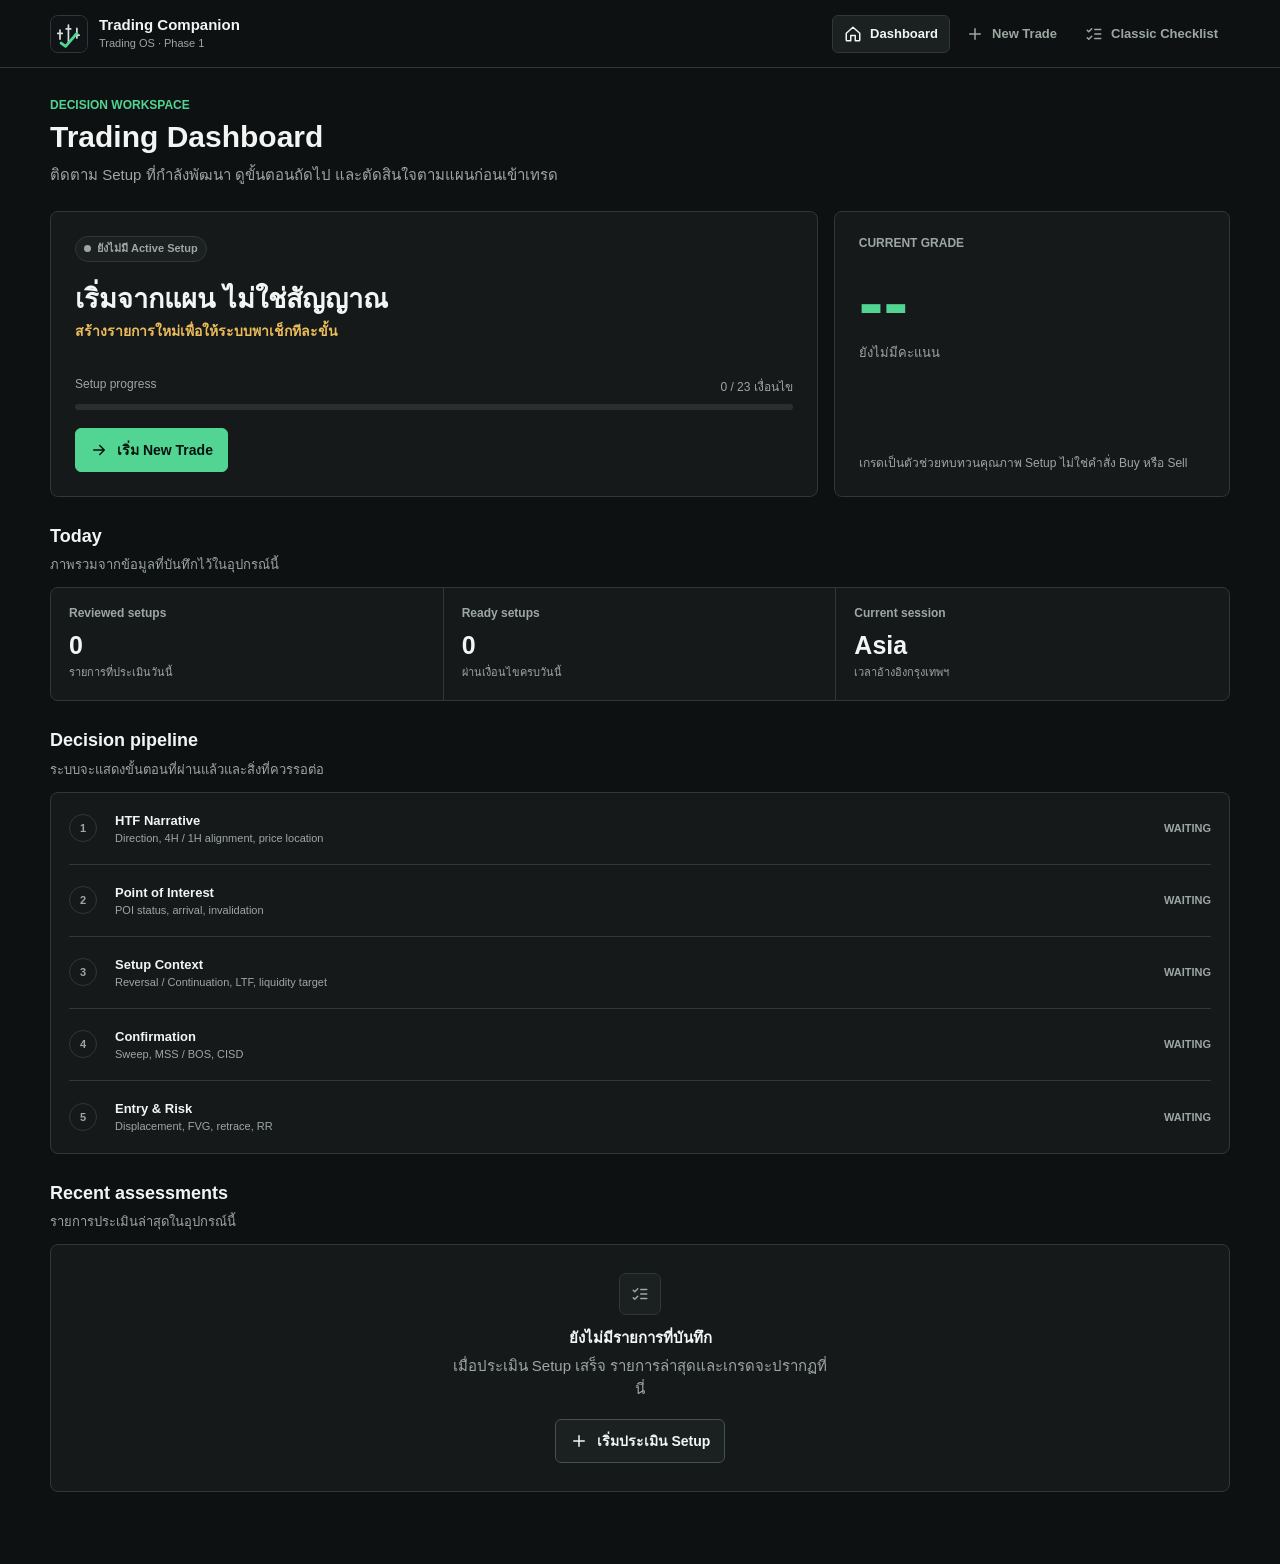
==== index.html @ 11ca88be "feat: start Phase 1 core trading app" ====
<!doctype html>
<html lang="th">
<head>
  <meta charset="utf-8">
  <meta name="viewport" content="width=device-width, initial-scale=1">
  <meta name="theme-color" content="#0e1112">
  <meta name="apple-mobile-web-app-capable" content="yes">
  <meta name="apple-mobile-web-app-status-bar-style" content="black-translucent">
  <meta name="apple-mobile-web-app-title" content="Trading Companion">
  <title>Dashboard | Trading Companion</title>
  <link rel="manifest" href="manifest.json">
  <link rel="icon" href="assets/app-icon.svg" type="image/svg+xml">
  <link rel="stylesheet" href="css/style.css">
  <link rel="stylesheet" href="css/dashboard.css">
</head>
<body>
  <header class="topbar">
    <div class="topbar-inner">
      <a class="brand" href="index.html" aria-label="Trading Companion Dashboard">
        <img src="assets/app-icon.svg" alt="">
        <span class="brand-copy">
          <span class="brand-name">Trading Companion</span>
          <span class="brand-phase">Trading OS · Phase 1</span>
        </span>
      </a>

      <nav class="topnav" aria-label="เมนูหลัก">
        <a class="nav-link" href="index.html" aria-current="page">
          <svg class="icon" aria-hidden="true"><use href="./assets/icons.svg#icon-home"></use></svg>
          Dashboard
        </a>
        <a class="nav-link" href="trade.html">
          <svg class="icon" aria-hidden="true"><use href="./assets/icons.svg#icon-plus"></use></svg>
          New Trade
        </a>
        <a class="nav-link" href="checklist.html">
          <svg class="icon" aria-hidden="true"><use href="./assets/icons.svg#icon-list-checks"></use></svg>
          Classic Checklist
        </a>
      </nav>
    </div>
  </header>

  <main class="page-shell">
    <header class="page-heading">
      <p class="eyebrow">Decision workspace</p>
      <h1>Trading Dashboard</h1>
      <p class="lede">ติดตาม Setup ที่กำลังพัฒนา ดูขั้นตอนถัดไป และตัดสินใจตามแผนก่อนเข้าเทรด</p>
    </header>

    <section class="dashboard-grid" aria-label="Active setup">
      <article class="panel decision-panel">
        <div class="decision-topline">
          <div>
            <span class="status-pill" id="activeStatePill" data-state="waiting">
              <span class="status-dot"></span>
              <span class="pill-copy">ยังไม่มี Active Setup</span>
            </span>
            <h2 class="decision-state" id="activeState">เริ่มจากแผน ไม่ใช่สัญญาณ</h2>
            <p class="decision-next" id="nextAction">สร้างรายการใหม่เพื่อให้ระบบพาเช็กทีละขั้น</p>
          </div>
        </div>

        <div class="decision-progress">
          <div class="progress-copy">
            <span>Setup progress</span>
            <span id="progressText">0 / 23 เงื่อนไข</span>
          </div>
          <div class="progress-track" aria-hidden="true">
            <div class="progress-value" id="progressValue"></div>
          </div>
          <div class="decision-actions">
            <a class="button button-primary" id="primaryAction" href="trade.html">
              <svg class="icon" aria-hidden="true"><use href="./assets/icons.svg#icon-arrow-right"></use></svg>
              <span>เริ่ม New Trade</span>
            </a>
            <a class="button" id="newAction" href="trade.html?new=1" hidden>
              <svg class="icon" aria-hidden="true"><use href="./assets/icons.svg#icon-plus"></use></svg>
              เริ่มรายการใหม่
            </a>
          </div>
        </div>
      </article>

      <aside class="panel grade-panel" aria-label="Setup grade">
        <span class="grade-label">Current grade</span>
        <strong class="grade-value" id="gradeValue">--</strong>
        <span class="grade-score" id="gradeScore">ยังไม่มีคะแนน</span>
        <p class="grade-note">เกรดเป็นตัวช่วยทบทวนคุณภาพ Setup ไม่ใช่คำสั่ง Buy หรือ Sell</p>
      </aside>
    </section>

    <section class="section" aria-labelledby="todayHeading">
      <div class="section-heading">
        <div>
          <h2 id="todayHeading">Today</h2>
          <p>ภาพรวมจากข้อมูลที่บันทึกไว้ในอุปกรณ์นี้</p>
        </div>
      </div>
      <div class="metric-grid">
        <article class="metric">
          <div class="metric-label">Reviewed setups</div>
          <div class="metric-value" id="todayCount">0</div>
          <div class="metric-footnote">รายการที่ประเมินวันนี้</div>
        </article>
        <article class="metric">
          <div class="metric-label">Ready setups</div>
          <div class="metric-value" id="readyCount">0</div>
          <div class="metric-footnote">ผ่านเงื่อนไขครบวันนี้</div>
        </article>
        <article class="metric">
          <div class="metric-label">Current session</div>
          <div class="metric-value" id="sessionName">--</div>
          <div class="metric-footnote" id="sessionNote">เวลาอ้างอิงกรุงเทพฯ</div>
        </article>
      </div>
    </section>

    <section class="section" aria-labelledby="pipelineHeading">
      <div class="section-heading">
        <div>
          <h2 id="pipelineHeading">Decision pipeline</h2>
          <p>ระบบจะแสดงขั้นตอนที่ผ่านแล้วและสิ่งที่ควรรอต่อ</p>
        </div>
      </div>
      <div class="panel pipeline">
        <div class="pipeline-row" data-pipeline-step="htf" data-complete="false">
          <span class="pipeline-index">1</span>
          <div class="pipeline-copy"><strong>HTF Narrative</strong><span>Direction, 4H / 1H alignment, price location</span></div>
          <span class="pipeline-state">WAITING</span>
        </div>
        <div class="pipeline-row" data-pipeline-step="poi" data-complete="false">
          <span class="pipeline-index">2</span>
          <div class="pipeline-copy"><strong>Point of Interest</strong><span>POI status, arrival, invalidation</span></div>
          <span class="pipeline-state">WAITING</span>
        </div>
        <div class="pipeline-row" data-pipeline-step="setup" data-complete="false">
          <span class="pipeline-index">3</span>
          <div class="pipeline-copy"><strong>Setup Context</strong><span>Reversal / Continuation, LTF, liquidity target</span></div>
          <span class="pipeline-state">WAITING</span>
        </div>
        <div class="pipeline-row" data-pipeline-step="confirm" data-complete="false">
          <span class="pipeline-index">4</span>
          <div class="pipeline-copy"><strong>Confirmation</strong><span>Sweep, MSS / BOS, CISD</span></div>
          <span class="pipeline-state">WAITING</span>
        </div>
        <div class="pipeline-row" data-pipeline-step="entry" data-complete="false">
          <span class="pipeline-index">5</span>
          <div class="pipeline-copy"><strong>Entry &amp; Risk</strong><span>Displacement, FVG, retrace, RR</span></div>
          <span class="pipeline-state">WAITING</span>
        </div>
      </div>
    </section>

    <section class="section" aria-labelledby="historyHeading">
      <div class="section-heading">
        <div>
          <h2 id="historyHeading">Recent assessments</h2>
          <p>รายการประเมินล่าสุดในอุปกรณ์นี้</p>
        </div>
      </div>
      <div class="panel">
        <div class="history-list" id="historyList"></div>
        <div class="empty-state" id="historyEmpty">
          <div>
            <div class="icon-box">
              <svg class="icon" aria-hidden="true"><use href="./assets/icons.svg#icon-list-checks"></use></svg>
            </div>
            <h3>ยังไม่มีรายการที่บันทึก</h3>
            <p>เมื่อประเมิน Setup เสร็จ รายการล่าสุดและเกรดจะปรากฏที่นี่</p>
            <a class="button" href="trade.html">
              <svg class="icon" aria-hidden="true"><use href="./assets/icons.svg#icon-plus"></use></svg>
              เริ่มประเมิน Setup
            </a>
          </div>
        </div>
      </div>
    </section>
  </main>

  <nav class="mobile-nav" aria-label="เมนูมือถือ">
    <a class="nav-link" href="index.html" aria-current="page">
      <svg class="icon" aria-hidden="true"><use href="./assets/icons.svg#icon-home"></use></svg>
      Dashboard
    </a>
    <a class="nav-link" href="trade.html">
      <svg class="icon" aria-hidden="true"><use href="./assets/icons.svg#icon-plus"></use></svg>
      New Trade
    </a>
    <a class="nav-link" href="checklist.html">
      <svg class="icon" aria-hidden="true"><use href="./assets/icons.svg#icon-list-checks"></use></svg>
      Checklist
    </a>
  </nav>

  <script src="js/storage.js"></script>
  <script src="js/logic.js"></script>
  <script src="js/app.js"></script>
  <script src="js/dashboard.js"></script>
</body>
</html>
---- css/style.css ----
:root {
  color-scheme: dark;
  --bg: #0e1112;
  --surface: #15191a;
  --surface-raised: #1b2021;
  --surface-soft: #202627;
  --text: #f2f5f3;
  --muted: #9da7a2;
  --line: #303738;
  --line-strong: #46504d;
  --green: #52d493;
  --green-soft: rgba(82, 212, 147, 0.12);
  --amber: #edbd5b;
  --amber-soft: rgba(237, 189, 91, 0.12);
  --red: #ff7474;
  --red-soft: rgba(255, 116, 116, 0.12);
  --cyan: #65c8d0;
  --cyan-soft: rgba(101, 200, 208, 0.12);
  --focus: #f4d88a;
  --header-height: 68px;
  font-family: Inter, ui-sans-serif, -apple-system, BlinkMacSystemFont, "Segoe UI", sans-serif;
}

* {
  box-sizing: border-box;
}

[hidden] {
  display: none !important;
}

html {
  background: var(--bg);
  scroll-behavior: smooth;
}

body {
  min-width: 320px;
  min-height: 100vh;
  margin: 0;
  background: var(--bg);
  color: var(--text);
  font-size: 15px;
  letter-spacing: 0;
}

button,
input,
select,
textarea {
  font: inherit;
  letter-spacing: 0;
}

button,
a,
select {
  -webkit-tap-highlight-color: transparent;
}

button,
a {
  touch-action: manipulation;
}

a {
  color: inherit;
  text-decoration: none;
}

button {
  color: inherit;
}

button:focus-visible,
a:focus-visible,
select:focus-visible,
textarea:focus-visible {
  outline: 3px solid var(--focus);
  outline-offset: 2px;
}

.icon {
  width: 18px;
  height: 18px;
  flex: 0 0 auto;
  fill: none;
  stroke: currentColor;
  stroke-width: 2;
  stroke-linecap: round;
  stroke-linejoin: round;
}

.topbar {
  position: sticky;
  top: 0;
  z-index: 20;
  height: var(--header-height);
  border-bottom: 1px solid var(--line);
  background: rgba(14, 17, 18, 0.94);
  backdrop-filter: blur(14px);
}

.topbar-inner {
  width: min(1180px, calc(100% - 32px));
  height: 100%;
  margin: 0 auto;
  display: flex;
  align-items: center;
  justify-content: space-between;
  gap: 24px;
}

.brand {
  display: inline-flex;
  align-items: center;
  min-width: 0;
  gap: 11px;
}

.brand img {
  width: 38px;
  height: 38px;
  border: 1px solid var(--line);
  border-radius: 8px;
}

.brand-copy {
  min-width: 0;
}

.brand-name {
  display: block;
  overflow: hidden;
  color: var(--text);
  font-size: 15px;
  font-weight: 750;
  line-height: 1.2;
  text-overflow: ellipsis;
  white-space: nowrap;
}

.brand-phase {
  display: block;
  margin-top: 3px;
  color: var(--muted);
  font-size: 11px;
  line-height: 1.2;
}

.topnav {
  display: flex;
  align-items: center;
  gap: 4px;
}

.nav-link {
  min-height: 38px;
  padding: 9px 11px;
  border: 1px solid transparent;
  border-radius: 6px;
  color: var(--muted);
  display: inline-flex;
  align-items: center;
  gap: 8px;
  font-size: 13px;
  font-weight: 650;
}

.nav-link:hover {
  background: var(--surface);
  color: var(--text);
}

.nav-link[aria-current="page"] {
  border-color: var(--line);
  background: var(--surface-raised);
  color: var(--text);
}

.page-shell {
  width: min(1180px, calc(100% - 32px));
  margin: 0 auto;
  padding: 30px 0 72px;
}

.page-heading {
  margin-bottom: 24px;
}

.eyebrow {
  margin: 0 0 8px;
  color: var(--green);
  font-size: 12px;
  font-weight: 800;
  text-transform: uppercase;
}

h1,
h2,
h3,
p {
  margin-top: 0;
}

h1 {
  margin-bottom: 8px;
  font-size: 30px;
  line-height: 1.16;
}

h2 {
  margin-bottom: 6px;
  font-size: 18px;
  line-height: 1.3;
}

h3 {
  margin-bottom: 5px;
  font-size: 15px;
  line-height: 1.35;
}

.lede,
.muted {
  color: var(--muted);
}

.lede {
  max-width: 660px;
  margin-bottom: 0;
  line-height: 1.6;
}

.section {
  margin-top: 28px;
}

.section-heading {
  margin-bottom: 12px;
  display: flex;
  align-items: flex-end;
  justify-content: space-between;
  gap: 16px;
}

.section-heading p {
  margin: 0;
  color: var(--muted);
  font-size: 13px;
}

.panel {
  border: 1px solid var(--line);
  border-radius: 8px;
  background: var(--surface);
}

.button {
  min-height: 42px;
  padding: 10px 14px;
  border: 1px solid var(--line-strong);
  border-radius: 6px;
  background: var(--surface-raised);
  display: inline-flex;
  align-items: center;
  justify-content: center;
  gap: 9px;
  color: var(--text);
  font-size: 14px;
  font-weight: 750;
  cursor: pointer;
}

.button:hover {
  border-color: var(--muted);
  background: var(--surface-soft);
}

.button-primary {
  border-color: var(--green);
  background: var(--green);
  color: #07120d;
}

.button-primary:hover {
  border-color: #75e4ac;
  background: #75e4ac;
}

.button-danger {
  border-color: rgba(255, 116, 116, 0.42);
  color: var(--red);
}

.button-quiet {
  border-color: transparent;
  background: transparent;
  color: var(--muted);
}

.button-quiet:hover {
  border-color: var(--line);
  color: var(--text);
}

.button:disabled {
  cursor: not-allowed;
  opacity: 0.42;
}

.button-full {
  width: 100%;
}

.status-pill {
  width: fit-content;
  max-width: 100%;
  padding: 5px 8px;
  border: 1px solid var(--line);
  border-radius: 999px;
  background: var(--surface-raised);
  color: var(--muted);
  display: inline-flex;
  align-items: center;
  gap: 6px;
  font-size: 11px;
  font-weight: 800;
  line-height: 1.25;
}

.status-pill[data-state="ready"] {
  border-color: rgba(82, 212, 147, 0.45);
  background: var(--green-soft);
  color: var(--green);
}

.status-pill[data-state="developing"] {
  border-color: rgba(237, 189, 91, 0.45);
  background: var(--amber-soft);
  color: var(--amber);
}

.status-pill[data-state="no-trade"] {
  border-color: rgba(255, 116, 116, 0.45);
  background: var(--red-soft);
  color: var(--red);
}

.status-dot {
  width: 7px;
  height: 7px;
  border-radius: 50%;
  background: currentColor;
}

.progress-track {
  width: 100%;
  height: 6px;
  overflow: hidden;
  border-radius: 999px;
  background: #292f2e;
}

.progress-value {
  width: 0;
  height: 100%;
  border-radius: inherit;
  background: var(--green);
  transition: width 180ms ease;
}

.empty-state {
  min-height: 190px;
  padding: 28px;
  display: grid;
  place-items: center;
  text-align: center;
}

.empty-state .icon-box {
  width: 42px;
  height: 42px;
  margin: 0 auto 13px;
  border: 1px solid var(--line);
  border-radius: 7px;
  background: var(--surface-raised);
  display: grid;
  place-items: center;
  color: var(--muted);
}

.empty-state p {
  max-width: 380px;
  margin: 6px auto 18px;
  color: var(--muted);
  line-height: 1.55;
}

.mobile-nav {
  display: none;
}

.sr-only {
  position: absolute;
  width: 1px;
  height: 1px;
  padding: 0;
  overflow: hidden;
  clip: rect(0, 0, 0, 0);
  white-space: nowrap;
  border: 0;
}

@media (max-width: 720px) {
  :root {
    --header-height: 60px;
  }

  body {
    padding-bottom: 67px;
  }

  .topbar-inner,
  .page-shell {
    width: min(100% - 24px, 1180px);
  }

  .topnav {
    display: none;
  }

  .brand img {
    width: 34px;
    height: 34px;
  }

  .page-shell {
    padding-top: 22px;
    padding-bottom: 34px;
  }

  .page-heading {
    margin-bottom: 20px;
  }

  h1 {
    font-size: 25px;
  }

  .section {
    margin-top: 22px;
  }

  .section-heading {
    align-items: flex-start;
    flex-direction: column;
    gap: 4px;
  }

  .mobile-nav {
    position: fixed;
    right: 0;
    bottom: 0;
    left: 0;
    z-index: 30;
    min-height: 64px;
    padding: 7px max(12px, env(safe-area-inset-right)) max(7px, env(safe-area-inset-bottom)) max(12px, env(safe-area-inset-left));
    border-top: 1px solid var(--line);
    background: rgba(14, 17, 18, 0.97);
    display: grid;
    grid-template-columns: repeat(3, 1fr);
    backdrop-filter: blur(14px);
  }

  .mobile-nav .nav-link {
    min-height: 48px;
    padding: 5px 8px;
    flex-direction: column;
    gap: 3px;
    font-size: 10px;
  }
}

@media (prefers-reduced-motion: reduce) {
  *,
  *::before,
  *::after {
    scroll-behavior: auto !important;
    transition-duration: 0.01ms !important;
  }
}
---- css/dashboard.css ----
.dashboard-grid {
  display: grid;
  grid-template-columns: minmax(0, 1.55fr) minmax(280px, 0.8fr);
  gap: 16px;
}

.decision-panel {
  min-height: 286px;
  padding: 24px;
  display: flex;
  flex-direction: column;
}

.decision-topline {
  display: flex;
  align-items: flex-start;
  justify-content: space-between;
  gap: 16px;
}

.decision-state {
  margin: 22px 0 6px;
  font-size: 27px;
  line-height: 1.18;
}

.decision-next {
  margin: 0;
  color: var(--amber);
  font-size: 14px;
  font-weight: 700;
  line-height: 1.5;
}

.decision-progress {
  margin-top: auto;
  padding-top: 24px;
}

.progress-copy {
  margin-bottom: 8px;
  display: flex;
  justify-content: space-between;
  gap: 12px;
  color: var(--muted);
  font-size: 12px;
}

.decision-actions {
  margin-top: 18px;
  display: flex;
  flex-wrap: wrap;
  gap: 8px;
}

.grade-panel {
  min-height: 286px;
  padding: 24px;
  display: flex;
  flex-direction: column;
}

.grade-label {
  color: var(--muted);
  font-size: 12px;
  font-weight: 800;
  text-transform: uppercase;
}

.grade-value {
  margin: 16px 0 2px;
  color: var(--green);
  font-size: 74px;
  font-weight: 800;
  line-height: 1;
}

.grade-value[data-grade="no-trade"] {
  color: var(--red);
  font-size: 34px;
  line-height: 1.12;
}

.grade-score {
  color: var(--muted);
  font-size: 13px;
}

.grade-note {
  margin: auto 0 0;
  padding-top: 20px;
  color: var(--muted);
  font-size: 12px;
  line-height: 1.5;
}

.metric-grid {
  display: grid;
  grid-template-columns: repeat(3, 1fr);
  border: 1px solid var(--line);
  border-radius: 8px;
  background: var(--surface);
}

.metric {
  min-height: 112px;
  padding: 18px;
  border-right: 1px solid var(--line);
}

.metric:last-child {
  border-right: 0;
}

.metric-label {
  margin-bottom: 10px;
  color: var(--muted);
  font-size: 12px;
  font-weight: 700;
}

.metric-value {
  overflow-wrap: anywhere;
  font-size: 25px;
  font-weight: 780;
  line-height: 1.2;
}

.metric-footnote {
  margin-top: 5px;
  color: var(--muted);
  font-size: 11px;
  line-height: 1.4;
}

.pipeline {
  padding: 0 18px;
}

.pipeline-row {
  min-height: 72px;
  display: grid;
  grid-template-columns: 34px minmax(0, 1fr) auto;
  align-items: center;
  gap: 12px;
  border-bottom: 1px solid var(--line);
}

.pipeline-row:last-child {
  border-bottom: 0;
}

.pipeline-index {
  width: 28px;
  height: 28px;
  border: 1px solid var(--line);
  border-radius: 50%;
  display: grid;
  place-items: center;
  color: var(--muted);
  font-size: 11px;
  font-weight: 800;
}

.pipeline-row[data-complete="true"] .pipeline-index {
  border-color: var(--green);
  background: var(--green-soft);
  color: var(--green);
}

.pipeline-copy strong {
  display: block;
  font-size: 13px;
}

.pipeline-copy span {
  display: block;
  margin-top: 4px;
  color: var(--muted);
  font-size: 11px;
}

.pipeline-state {
  color: var(--muted);
  font-size: 11px;
  font-weight: 750;
}

.history-list {
  padding: 0 18px;
}

.history-item {
  min-height: 76px;
  padding: 13px 0;
  display: grid;
  grid-template-columns: minmax(0, 1fr) auto;
  align-items: center;
  gap: 16px;
  border-bottom: 1px solid var(--line);
}

.history-item:last-child {
  border-bottom: 0;
}

.history-primary {
  display: flex;
  align-items: center;
  flex-wrap: wrap;
  gap: 8px;
}

.history-primary strong {
  font-size: 14px;
}

.history-meta {
  margin-top: 5px;
  color: var(--muted);
  font-size: 11px;
}

.history-grade {
  text-align: right;
}

.history-grade strong {
  display: block;
  color: var(--green);
  font-size: 20px;
}

.history-grade span {
  display: block;
  margin-top: 3px;
  color: var(--muted);
  font-size: 10px;
}

@media (max-width: 840px) {
  .dashboard-grid {
    grid-template-columns: 1fr;
  }

  .grade-panel {
    min-height: 210px;
  }

  .grade-value {
    font-size: 58px;
  }
}

@media (max-width: 600px) {
  .decision-panel,
  .grade-panel {
    min-height: 0;
    padding: 18px;
  }

  .decision-state {
    margin-top: 18px;
    font-size: 22px;
  }

  .grade-panel {
    display: grid;
    grid-template-columns: minmax(0, 1fr) auto;
    align-items: center;
    gap: 12px;
  }

  .grade-value {
    grid-column: 2;
    grid-row: 1 / span 2;
    margin: 0;
    font-size: 50px;
  }

  .grade-value[data-grade="no-trade"] {
    font-size: 25px;
  }

  .grade-note {
    display: none;
  }

  .metric-grid {
    grid-template-columns: 1fr;
  }

  .metric {
    min-height: 86px;
    border-right: 0;
    border-bottom: 1px solid var(--line);
  }

  .metric:last-child {
    border-bottom: 0;
  }

  .pipeline {
    padding: 0 13px;
  }

  .pipeline-row {
    grid-template-columns: 30px minmax(0, 1fr);
  }

  .pipeline-state {
    display: none;
  }
}
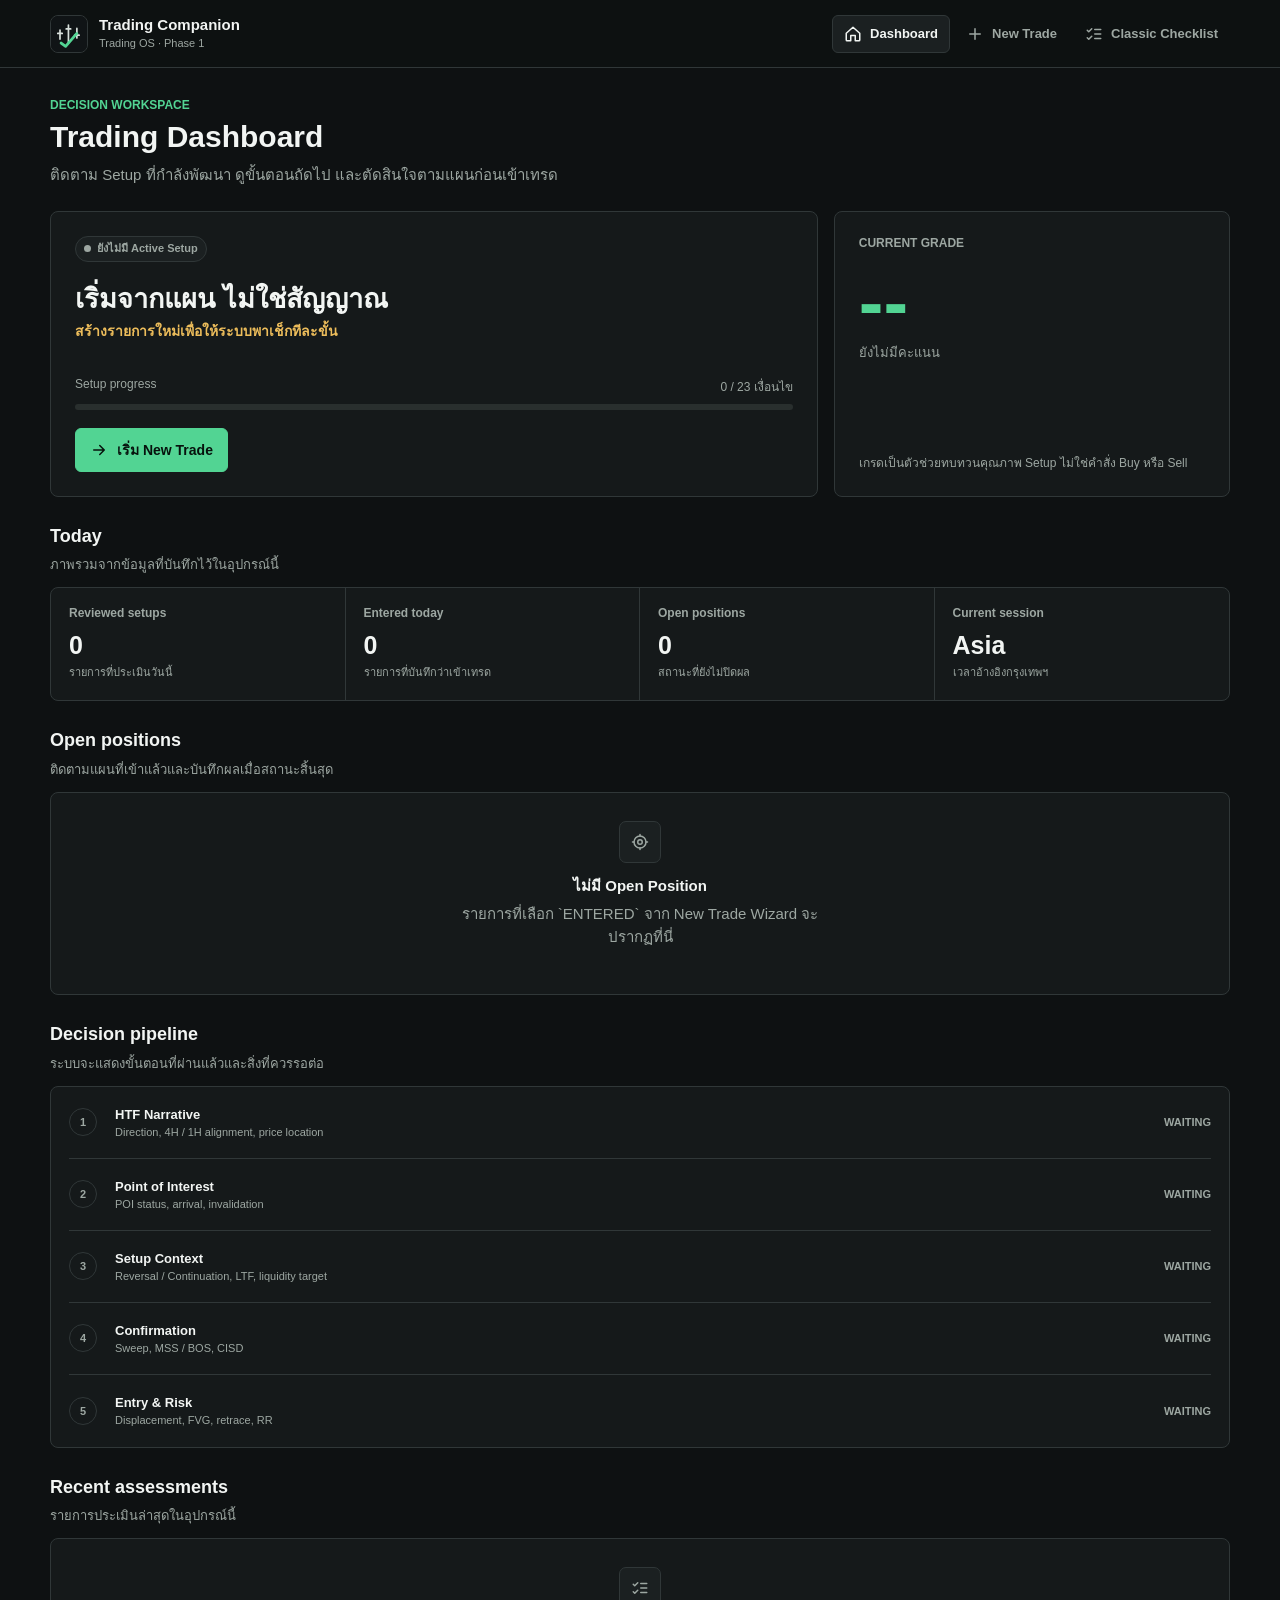
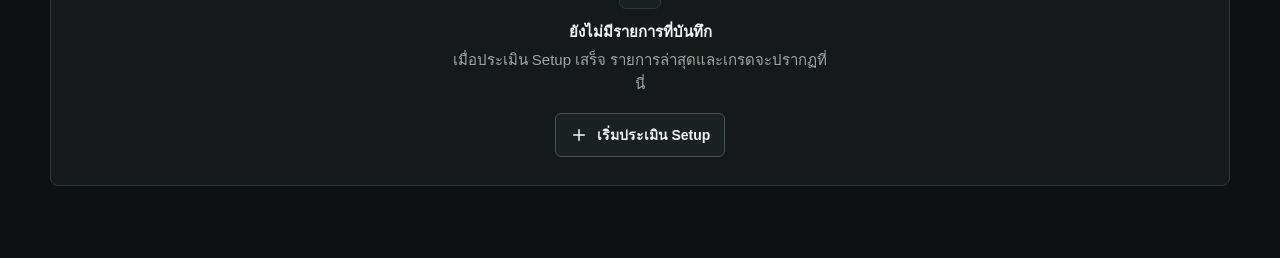
==== commit 6d8c37c9: "feat: add trade lifecycle tracking" ====
--- a/index.html
+++ b/index.html
@@ -104,15 +104,41 @@
           <div class="metric-footnote">รายการที่ประเมินวันนี้</div>
         </article>
         <article class="metric">
-          <div class="metric-label">Ready setups</div>
-          <div class="metric-value" id="readyCount">0</div>
-          <div class="metric-footnote">ผ่านเงื่อนไขครบวันนี้</div>
+          <div class="metric-label">Entered today</div>
+          <div class="metric-value" id="enteredCount">0</div>
+          <div class="metric-footnote">รายการที่บันทึกว่าเข้าเทรด</div>
+        </article>
+        <article class="metric">
+          <div class="metric-label">Open positions</div>
+          <div class="metric-value" id="openCount">0</div>
+          <div class="metric-footnote">สถานะที่ยังไม่ปิดผล</div>
         </article>
         <article class="metric">
           <div class="metric-label">Current session</div>
           <div class="metric-value" id="sessionName">--</div>
           <div class="metric-footnote" id="sessionNote">เวลาอ้างอิงกรุงเทพฯ</div>
         </article>
+      </div>
+    </section>
+
+    <section class="section" aria-labelledby="positionsHeading">
+      <div class="section-heading">
+        <div>
+          <h2 id="positionsHeading">Open positions</h2>
+          <p>ติดตามแผนที่เข้าแล้วและบันทึกผลเมื่อสถานะสิ้นสุด</p>
+        </div>
+      </div>
+      <div class="panel">
+        <div class="position-list" id="positionList"></div>
+        <div class="empty-state position-empty" id="positionEmpty">
+          <div>
+            <div class="icon-box">
+              <svg class="icon" aria-hidden="true"><use href="./assets/icons.svg#icon-target"></use></svg>
+            </div>
+            <h3>ไม่มี Open Position</h3>
+            <p>รายการที่เลือก `ENTERED` จาก New Trade Wizard จะปรากฏที่นี่</p>
+          </div>
+        </div>
       </div>
     </section>
 
--- a/css/style.css
+++ b/css/style.css
@@ -341,6 +341,12 @@
   color: var(--amber);
 }
 
+.status-pill[data-state="open"] {
+  border-color: rgba(101, 200, 208, 0.45);
+  background: var(--cyan-soft);
+  color: var(--cyan);
+}
+
 .status-pill[data-state="no-trade"] {
   border-color: rgba(255, 116, 116, 0.45);
   background: var(--red-soft);
--- a/css/dashboard.css
+++ b/css/dashboard.css
@@ -96,10 +96,136 @@
 
 .metric-grid {
   display: grid;
-  grid-template-columns: repeat(3, 1fr);
+  grid-template-columns: repeat(4, 1fr);
   border: 1px solid var(--line);
   border-radius: 8px;
   background: var(--surface);
+}
+
+.position-list {
+  padding: 0 18px;
+}
+
+.position-row {
+  min-height: 148px;
+  padding: 18px 0;
+  display: grid;
+  grid-template-columns: minmax(0, 1fr) auto;
+  align-items: center;
+  gap: 22px;
+  border-bottom: 1px solid var(--line);
+}
+
+.position-row:last-child {
+  border-bottom: 0;
+}
+
+.position-heading {
+  display: flex;
+  align-items: center;
+  flex-wrap: wrap;
+  gap: 8px;
+}
+
+.position-heading strong {
+  font-size: 17px;
+}
+
+.position-meta {
+  margin-top: 6px;
+  color: var(--muted);
+  font-size: 11px;
+}
+
+.position-plan {
+  margin-top: 15px;
+  display: grid;
+  grid-template-columns: repeat(4, minmax(78px, 1fr));
+  gap: 8px;
+}
+
+.position-plan div {
+  min-width: 0;
+  padding-right: 10px;
+  border-right: 1px solid var(--line);
+}
+
+.position-plan div:last-child {
+  border-right: 0;
+}
+
+.position-plan span {
+  display: block;
+  color: var(--muted);
+  font-size: 9px;
+  font-weight: 750;
+  text-transform: uppercase;
+}
+
+.position-plan strong {
+  display: block;
+  margin-top: 4px;
+  overflow-wrap: anywhere;
+  font-size: 13px;
+}
+
+.position-result {
+  min-width: 238px;
+}
+
+.position-result-label {
+  margin-bottom: 8px;
+  color: var(--muted);
+  font-size: 10px;
+  font-weight: 750;
+  text-align: center;
+}
+
+.result-control {
+  padding: 3px;
+  border: 1px solid var(--line);
+  border-radius: 6px;
+  background: var(--bg);
+  display: grid;
+  grid-template-columns: repeat(3, 1fr);
+  gap: 3px;
+}
+
+.result-button {
+  min-height: 36px;
+  padding: 6px 9px;
+  border: 0;
+  border-radius: 4px;
+  background: transparent;
+  color: var(--muted);
+  font-size: 11px;
+  font-weight: 800;
+  cursor: pointer;
+}
+
+.result-button:hover,
+.result-button:focus-visible {
+  background: var(--surface-raised);
+  color: var(--text);
+}
+
+.result-button[data-outcome="win"]:hover {
+  background: var(--green-soft);
+  color: var(--green);
+}
+
+.result-button[data-outcome="loss"]:hover {
+  background: var(--red-soft);
+  color: var(--red);
+}
+
+.result-button[data-outcome="break-even"]:hover {
+  background: var(--amber-soft);
+  color: var(--amber);
+}
+
+.position-empty {
+  min-height: 170px;
 }
 
 .metric {
@@ -250,6 +376,31 @@
   .grade-value {
     font-size: 58px;
   }
+
+  .metric-grid {
+    grid-template-columns: repeat(2, 1fr);
+  }
+
+  .metric:nth-child(2) {
+    border-right: 0;
+  }
+
+  .metric:nth-child(-n + 2) {
+    border-bottom: 1px solid var(--line);
+  }
+
+  .position-row {
+    grid-template-columns: 1fr;
+  }
+
+  .position-result {
+    min-width: 0;
+    width: 100%;
+  }
+
+  .position-result-label {
+    text-align: left;
+  }
 }
 
 @media (max-width: 600px) {
@@ -296,10 +447,40 @@
     border-bottom: 1px solid var(--line);
   }
 
+  .metric:nth-child(2) {
+    border-right: 0;
+  }
+
+  .metric:nth-child(-n + 2) {
+    border-bottom: 1px solid var(--line);
+  }
+
   .metric:last-child {
     border-bottom: 0;
   }
 
+  .position-list {
+    padding: 0 14px;
+  }
+
+  .position-row {
+    padding: 16px 0;
+    gap: 16px;
+  }
+
+  .position-plan {
+    grid-template-columns: repeat(2, minmax(0, 1fr));
+  }
+
+  .position-plan div:nth-child(2) {
+    border-right: 0;
+  }
+
+  .position-plan div:nth-child(-n + 2) {
+    padding-bottom: 8px;
+    border-bottom: 1px solid var(--line);
+  }
+
   .pipeline {
     padding: 0 13px;
   }
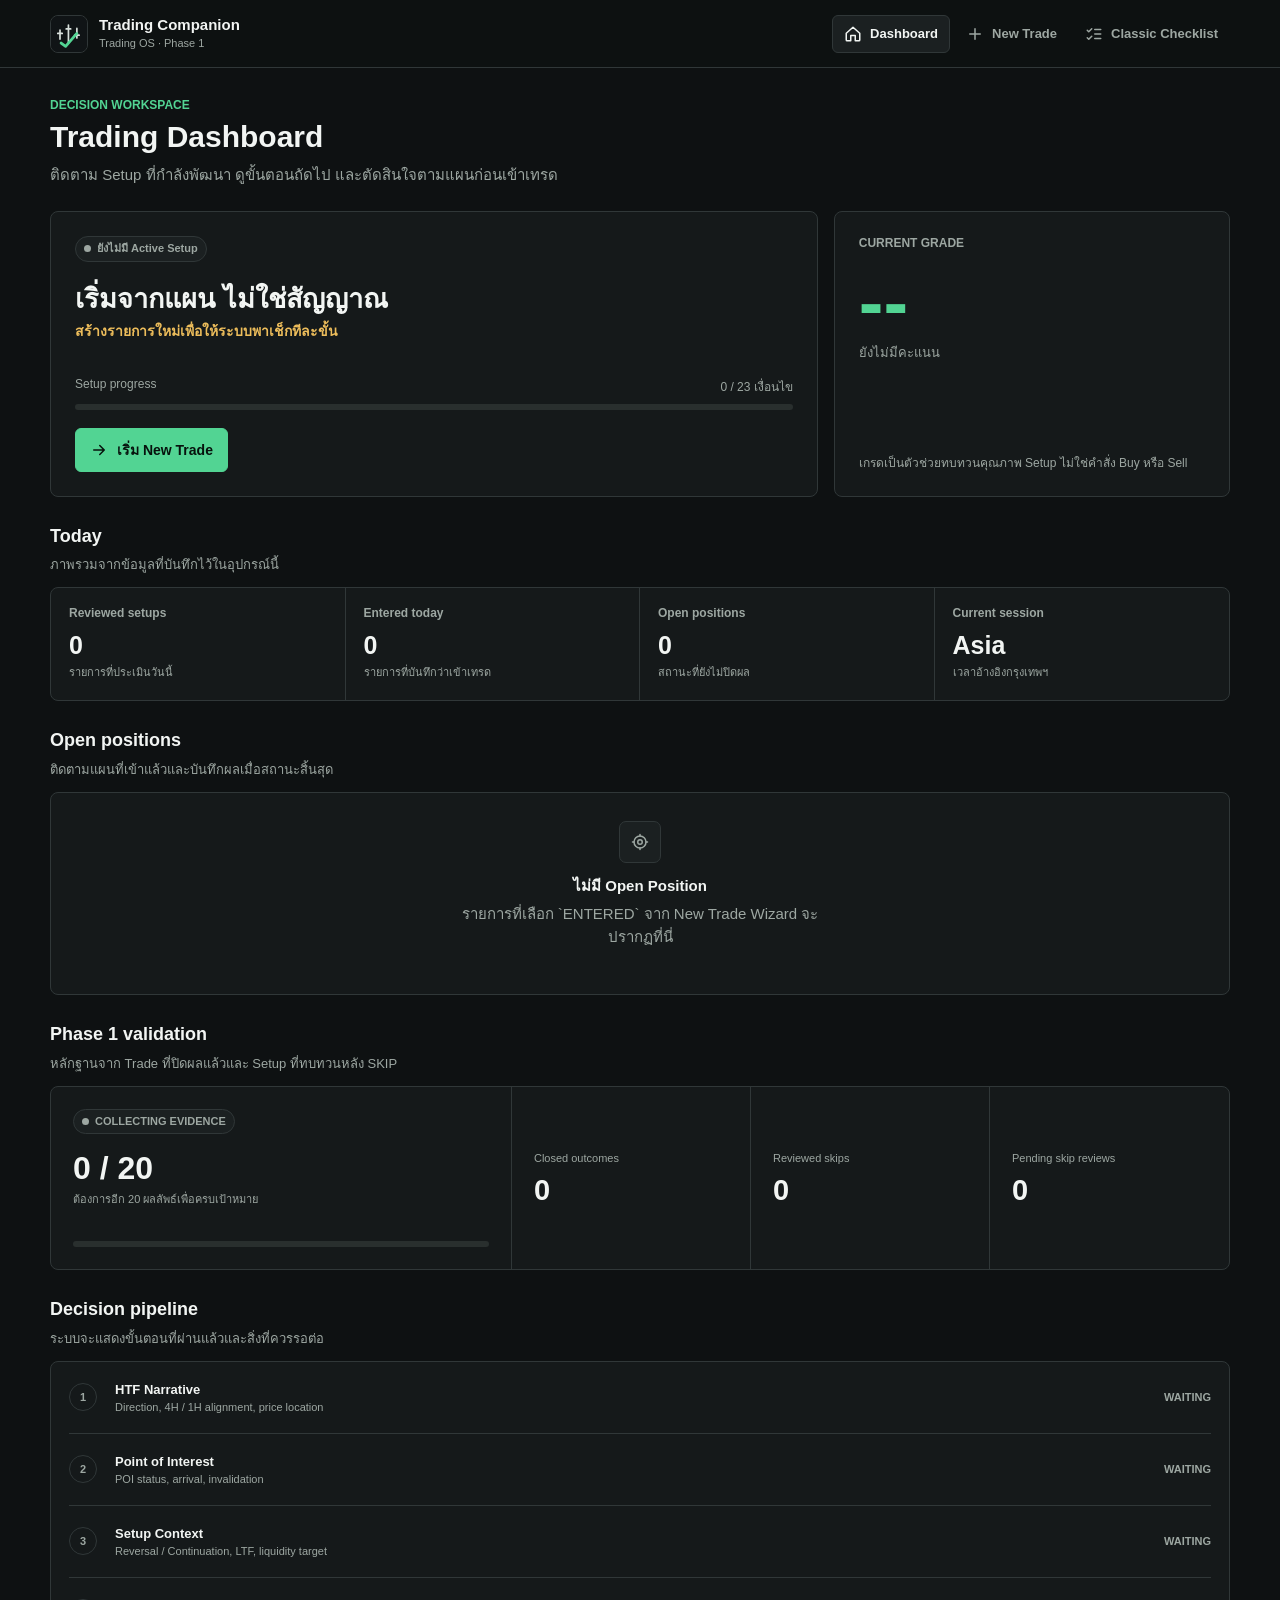
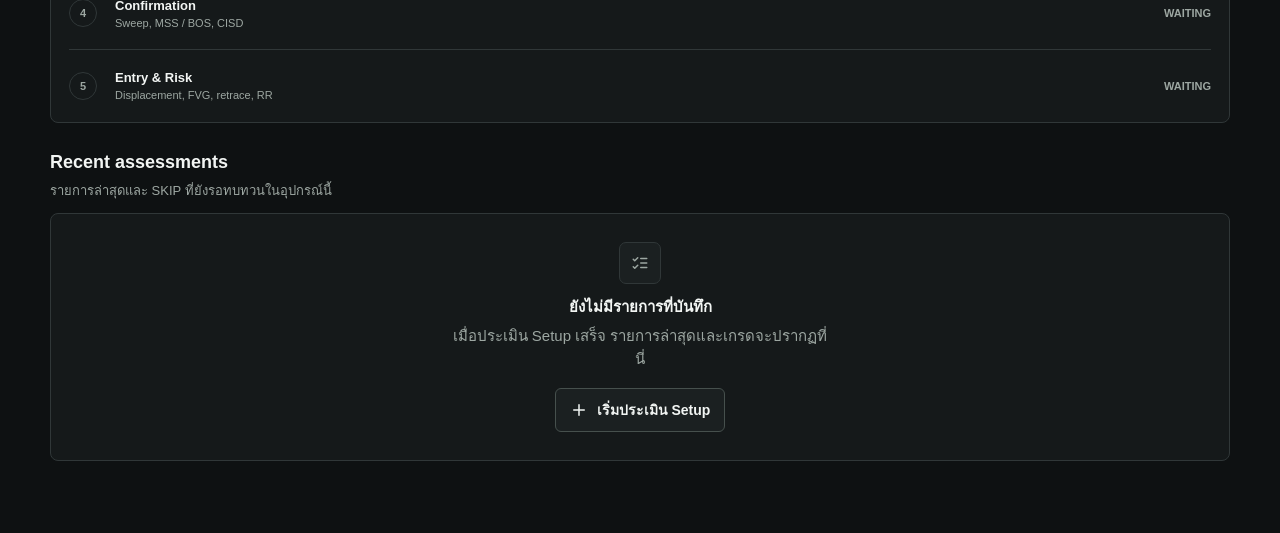
==== commit cf96f1fc: "feat: add setup validation tracking" ====
--- a/index.html
+++ b/index.html
@@ -142,6 +142,42 @@
       </div>
     </section>
 
+    <section class="section" aria-labelledby="validationHeading">
+      <div class="section-heading">
+        <div>
+          <h2 id="validationHeading">Phase 1 validation</h2>
+          <p>หลักฐานจาก Trade ที่ปิดผลแล้วและ Setup ที่ทบทวนหลัง SKIP</p>
+        </div>
+      </div>
+      <div class="panel validation-panel">
+        <div class="validation-summary">
+          <span class="status-pill" id="validationState" data-state="waiting">
+            <span class="status-dot"></span>
+            <span class="pill-copy">COLLECTING EVIDENCE</span>
+          </span>
+          <strong class="validation-count" id="validationCount">0 / 20</strong>
+          <span class="validation-message" id="validationMessage">ต้องการอีก 20 ผลลัพธ์เพื่อครบเป้าหมาย</span>
+          <div class="progress-track" aria-hidden="true">
+            <div class="progress-value" id="validationProgress"></div>
+          </div>
+        </div>
+        <div class="validation-metrics">
+          <div class="validation-metric">
+            <span>Closed outcomes</span>
+            <strong id="closedEvidenceCount">0</strong>
+          </div>
+          <div class="validation-metric">
+            <span>Reviewed skips</span>
+            <strong id="reviewedSkipCount">0</strong>
+          </div>
+          <div class="validation-metric">
+            <span>Pending skip reviews</span>
+            <strong id="pendingSkipCount">0</strong>
+          </div>
+        </div>
+      </div>
+    </section>
+
     <section class="section" aria-labelledby="pipelineHeading">
       <div class="section-heading">
         <div>
@@ -182,7 +218,7 @@
       <div class="section-heading">
         <div>
           <h2 id="historyHeading">Recent assessments</h2>
-          <p>รายการประเมินล่าสุดในอุปกรณ์นี้</p>
+          <p>รายการล่าสุดและ SKIP ที่ยังรอทบทวนในอุปกรณ์นี้</p>
         </div>
       </div>
       <div class="panel">
--- a/css/dashboard.css
+++ b/css/dashboard.css
@@ -259,6 +259,67 @@
   line-height: 1.4;
 }
 
+.validation-panel {
+  display: grid;
+  grid-template-columns: minmax(280px, 0.9fr) minmax(0, 1.4fr);
+}
+
+.validation-summary {
+  min-width: 0;
+  padding: 22px;
+  border-right: 1px solid var(--line);
+  display: flex;
+  flex-direction: column;
+  align-items: flex-start;
+}
+
+.validation-count {
+  margin-top: 18px;
+  font-size: 32px;
+  line-height: 1;
+  font-variant-numeric: tabular-nums;
+}
+
+.validation-message {
+  min-height: 32px;
+  margin: 8px 0 17px;
+  color: var(--muted);
+  font-size: 11px;
+  line-height: 1.45;
+}
+
+.validation-metrics {
+  display: grid;
+  grid-template-columns: repeat(3, minmax(0, 1fr));
+}
+
+.validation-metric {
+  min-width: 0;
+  min-height: 154px;
+  padding: 22px;
+  border-right: 1px solid var(--line);
+  display: flex;
+  flex-direction: column;
+  justify-content: center;
+}
+
+.validation-metric:last-child {
+  border-right: 0;
+}
+
+.validation-metric span {
+  color: var(--muted);
+  font-size: 11px;
+  line-height: 1.4;
+}
+
+.validation-metric strong {
+  margin-top: 10px;
+  font-size: 29px;
+  line-height: 1;
+  font-variant-numeric: tabular-nums;
+}
+
 .pipeline {
   padding: 0 18px;
 }
@@ -347,6 +408,58 @@
   font-size: 11px;
 }
 
+.skip-review {
+  margin-top: 10px;
+  display: flex;
+  align-items: center;
+  flex-wrap: wrap;
+  gap: 8px 10px;
+}
+
+.skip-review > span {
+  color: var(--muted);
+  font-size: 10px;
+  font-weight: 700;
+}
+
+.skip-review-control {
+  padding: 3px;
+  border: 1px solid var(--line);
+  border-radius: 6px;
+  background: var(--bg);
+  display: grid;
+  grid-template-columns: repeat(2, minmax(88px, 1fr));
+  gap: 3px;
+}
+
+.skip-review-button {
+  min-height: 30px;
+  padding: 5px 8px;
+  border: 0;
+  border-radius: 4px;
+  background: transparent;
+  color: var(--muted);
+  font-size: 9px;
+  font-weight: 800;
+  cursor: pointer;
+}
+
+.skip-review-button:hover,
+.skip-review-button:focus-visible {
+  background: var(--surface-raised);
+  color: var(--text);
+}
+
+.skip-review-button[data-verdict="good-skip"][aria-pressed="true"] {
+  background: var(--green-soft);
+  color: var(--green);
+}
+
+.skip-review-button[data-verdict="missed-move"][aria-pressed="true"] {
+  background: var(--amber-soft);
+  color: var(--amber);
+}
+
 .history-grade {
   text-align: right;
 }
@@ -400,6 +513,15 @@
 
   .position-result-label {
     text-align: left;
+  }
+
+  .validation-panel {
+    grid-template-columns: 1fr;
+  }
+
+  .validation-summary {
+    border-right: 0;
+    border-bottom: 1px solid var(--line);
   }
 }
 
@@ -481,6 +603,32 @@
     border-bottom: 1px solid var(--line);
   }
 
+  .validation-metrics {
+    grid-template-columns: 1fr;
+  }
+
+  .validation-metric {
+    min-height: 84px;
+    border-right: 0;
+    border-bottom: 1px solid var(--line);
+  }
+
+  .validation-metric:last-child {
+    border-bottom: 0;
+  }
+
+  .history-item {
+    grid-template-columns: minmax(0, 1fr);
+  }
+
+  .history-grade {
+    text-align: left;
+  }
+
+  .skip-review-control {
+    width: 100%;
+  }
+
   .pipeline {
     padding: 0 13px;
   }
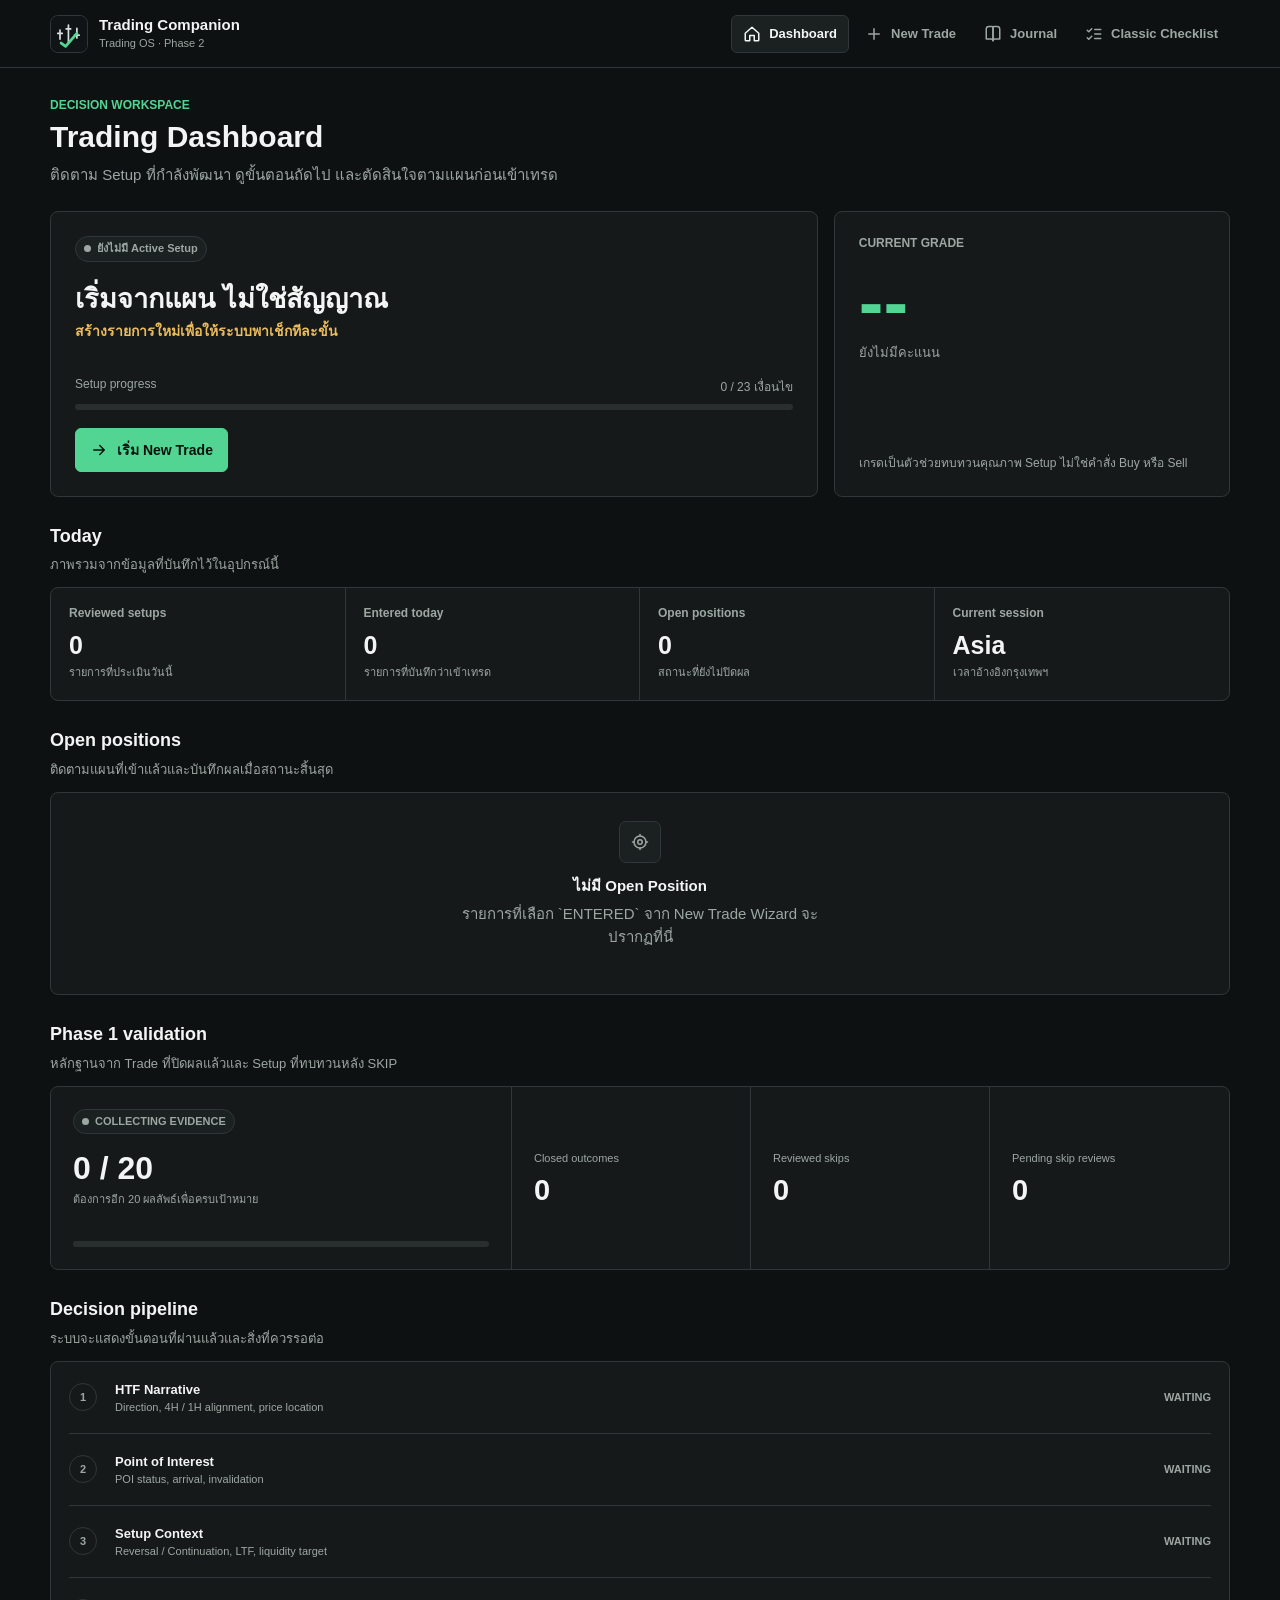
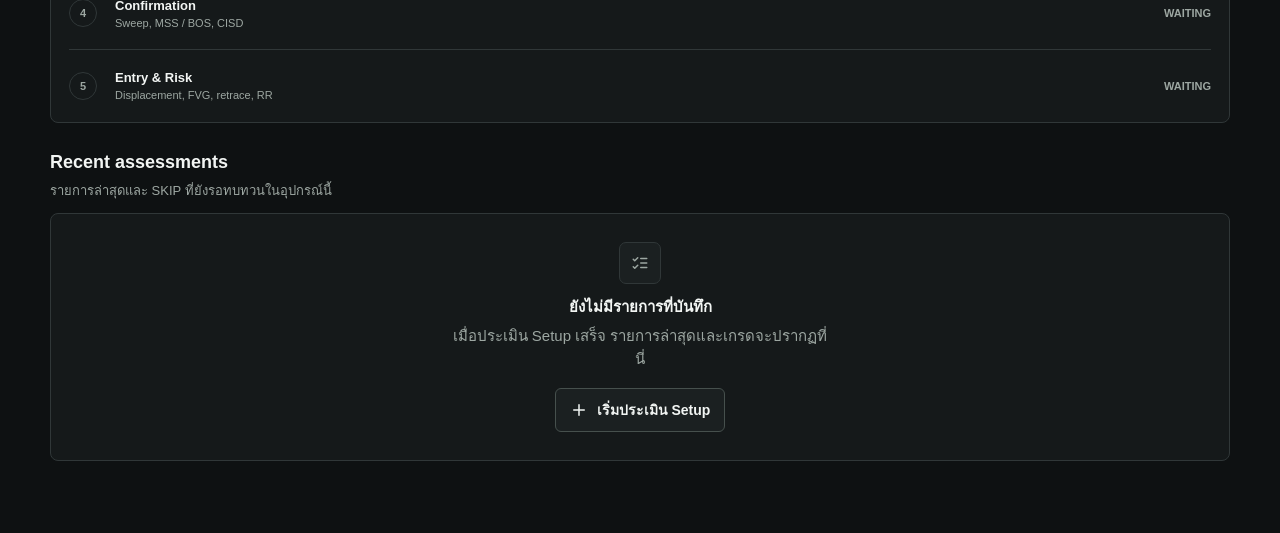
==== commit 0290fa33: "feat: start trade journal" ====
--- a/index.html
+++ b/index.html
@@ -20,7 +20,7 @@
         <img src="assets/app-icon.svg" alt="">
         <span class="brand-copy">
           <span class="brand-name">Trading Companion</span>
-          <span class="brand-phase">Trading OS · Phase 1</span>
+          <span class="brand-phase">Trading OS · Phase 2</span>
         </span>
       </a>
 
@@ -32,6 +32,10 @@
         <a class="nav-link" href="trade.html">
           <svg class="icon" aria-hidden="true"><use href="./assets/icons.svg#icon-plus"></use></svg>
           New Trade
+        </a>
+        <a class="nav-link" href="journal.html">
+          <svg class="icon" aria-hidden="true"><use href="./assets/icons.svg#icon-book-open"></use></svg>
+          Journal
         </a>
         <a class="nav-link" href="checklist.html">
           <svg class="icon" aria-hidden="true"><use href="./assets/icons.svg#icon-list-checks"></use></svg>
@@ -249,6 +253,10 @@
       <svg class="icon" aria-hidden="true"><use href="./assets/icons.svg#icon-plus"></use></svg>
       New Trade
     </a>
+    <a class="nav-link" href="journal.html">
+      <svg class="icon" aria-hidden="true"><use href="./assets/icons.svg#icon-book-open"></use></svg>
+      Journal
+    </a>
     <a class="nav-link" href="checklist.html">
       <svg class="icon" aria-hidden="true"><use href="./assets/icons.svg#icon-list-checks"></use></svg>
       Checklist
--- a/css/style.css
+++ b/css/style.css
@@ -475,7 +475,7 @@
     border-top: 1px solid var(--line);
     background: rgba(14, 17, 18, 0.97);
     display: grid;
-    grid-template-columns: repeat(3, 1fr);
+    grid-template-columns: repeat(4, 1fr);
     backdrop-filter: blur(14px);
   }
 
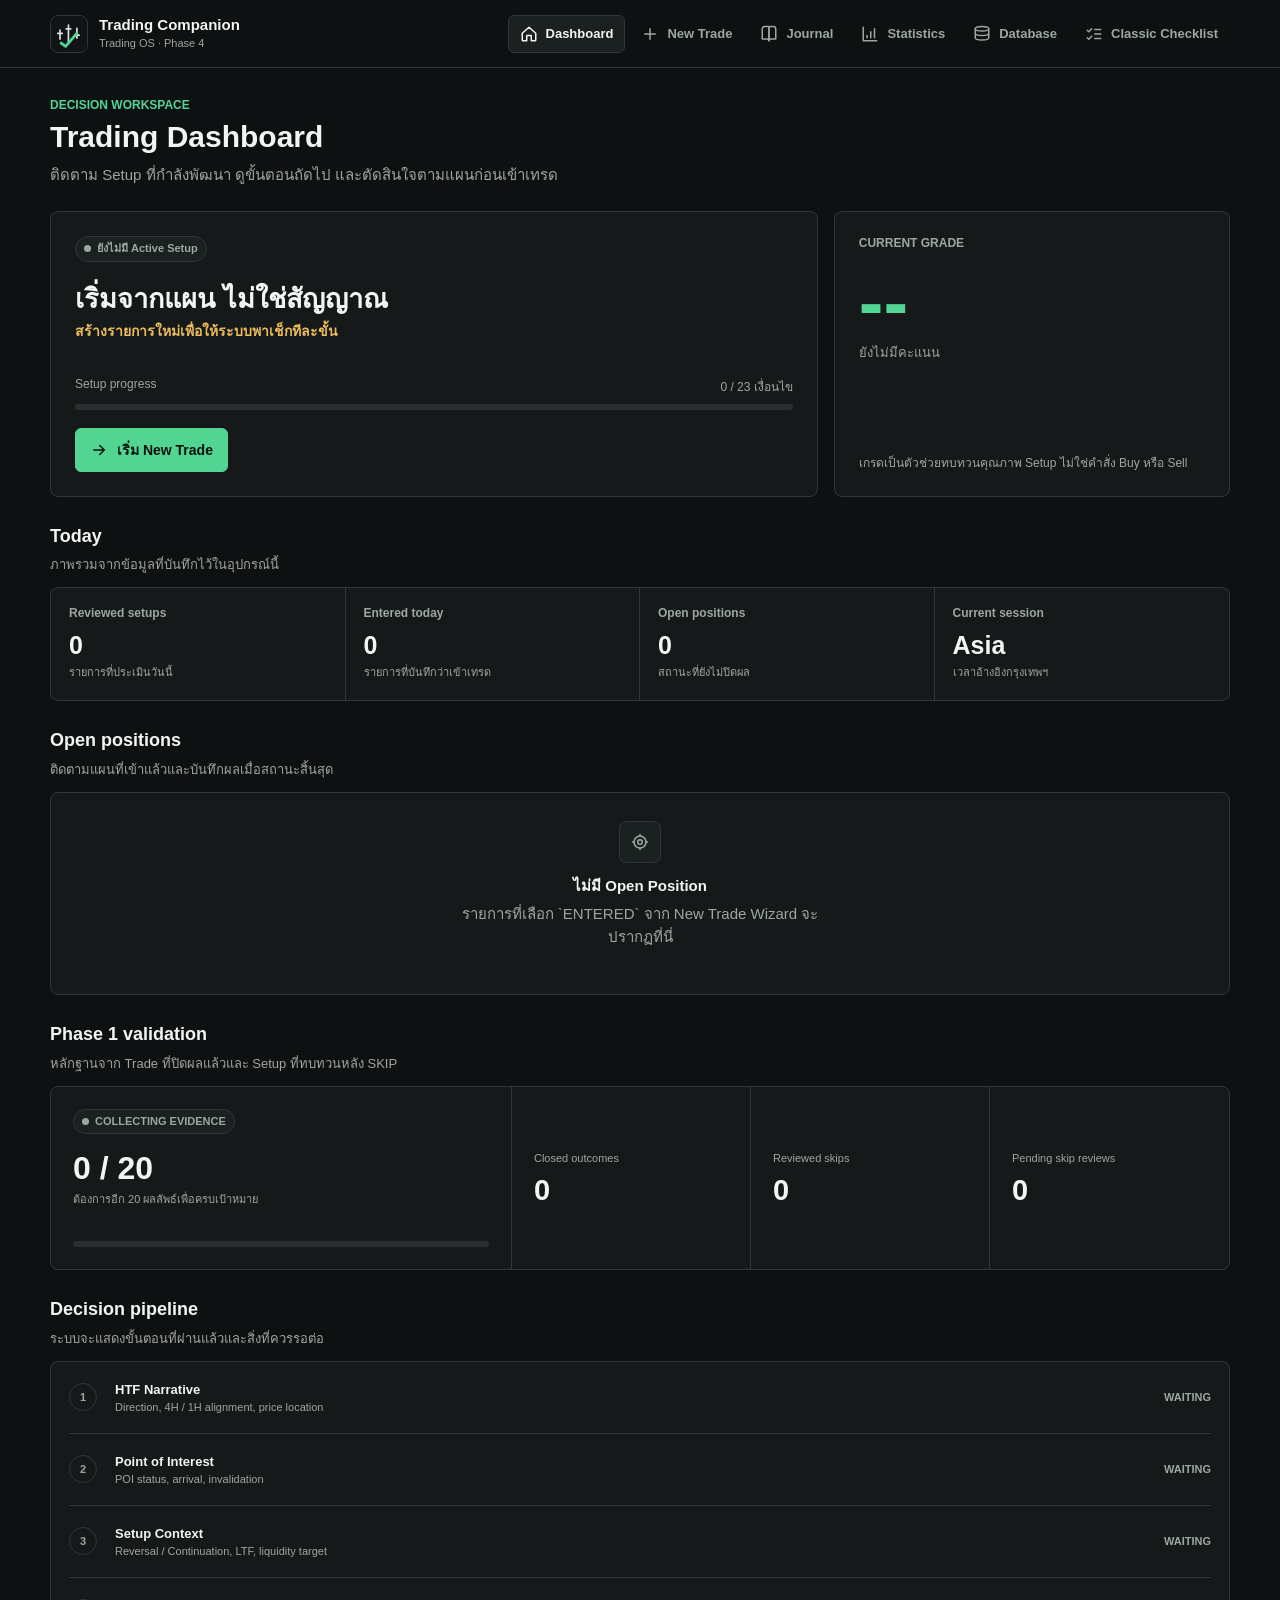
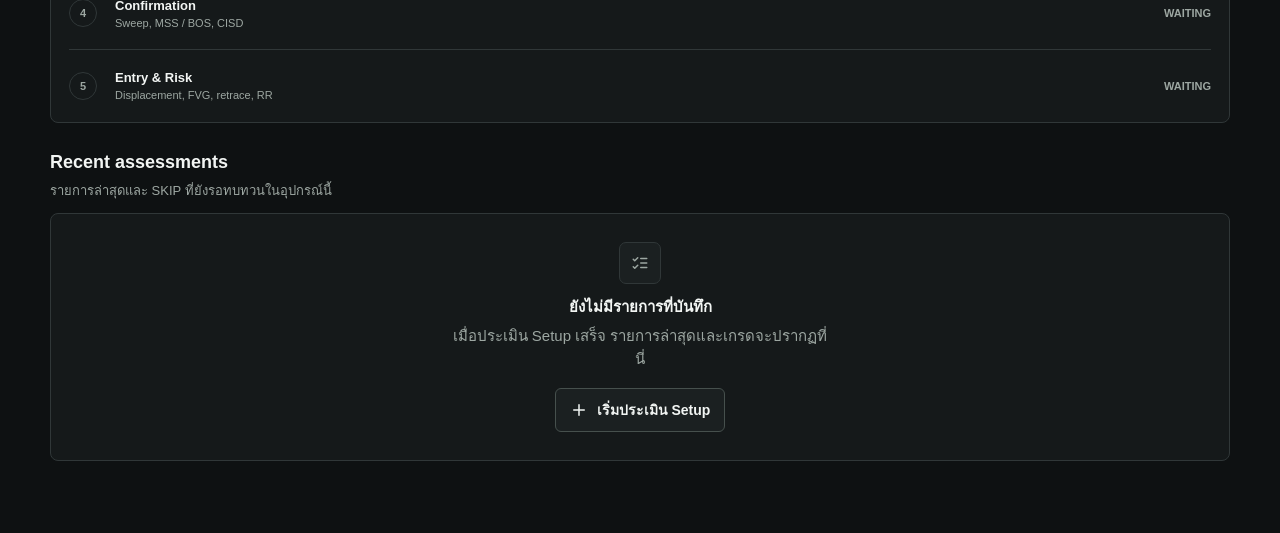
==== commit 4f1cd4f2: "feat: add searchable trade database" ====
--- a/index.html
+++ b/index.html
@@ -20,7 +20,7 @@
         <img src="assets/app-icon.svg" alt="">
         <span class="brand-copy">
           <span class="brand-name">Trading Companion</span>
-          <span class="brand-phase">Trading OS · Phase 2</span>
+          <span class="brand-phase">Trading OS · Phase 4</span>
         </span>
       </a>
 
@@ -37,7 +37,15 @@
           <svg class="icon" aria-hidden="true"><use href="./assets/icons.svg#icon-book-open"></use></svg>
           Journal
         </a>
-        <a class="nav-link" href="checklist.html">
+        <a class="nav-link" href="stats.html">
+          <svg class="icon" aria-hidden="true"><use href="./assets/icons.svg#icon-chart"></use></svg>
+          Statistics
+        </a>
+        <a class="nav-link" href="database.html">
+          <svg class="icon" aria-hidden="true"><use href="./assets/icons.svg#icon-database"></use></svg>
+          Database
+        </a>
+        <a class="nav-link nav-secondary" href="checklist.html">
           <svg class="icon" aria-hidden="true"><use href="./assets/icons.svg#icon-list-checks"></use></svg>
           Classic Checklist
         </a>
@@ -257,9 +265,13 @@
       <svg class="icon" aria-hidden="true"><use href="./assets/icons.svg#icon-book-open"></use></svg>
       Journal
     </a>
-    <a class="nav-link" href="checklist.html">
-      <svg class="icon" aria-hidden="true"><use href="./assets/icons.svg#icon-list-checks"></use></svg>
-      Checklist
+    <a class="nav-link" href="stats.html">
+      <svg class="icon" aria-hidden="true"><use href="./assets/icons.svg#icon-chart"></use></svg>
+      Statistics
+    </a>
+    <a class="nav-link" href="database.html">
+      <svg class="icon" aria-hidden="true"><use href="./assets/icons.svg#icon-database"></use></svg>
+      Database
     </a>
   </nav>
 
--- a/css/style.css
+++ b/css/style.css
@@ -418,6 +418,19 @@
   border: 0;
 }
 
+@media (max-width: 980px) and (min-width: 721px) {
+  .topnav .nav-link {
+    padding-right: 7px;
+    padding-left: 7px;
+    gap: 6px;
+    font-size: 12px;
+  }
+
+  .topnav .nav-secondary {
+    display: none;
+  }
+}
+
 @media (max-width: 720px) {
   :root {
     --header-height: 60px;
@@ -475,16 +488,18 @@
     border-top: 1px solid var(--line);
     background: rgba(14, 17, 18, 0.97);
     display: grid;
-    grid-template-columns: repeat(4, 1fr);
+    grid-template-columns: repeat(5, 1fr);
     backdrop-filter: blur(14px);
   }
 
   .mobile-nav .nav-link {
     min-height: 48px;
-    padding: 5px 8px;
+    min-width: 0;
+    padding: 5px 3px;
     flex-direction: column;
     gap: 3px;
     font-size: 10px;
+    white-space: nowrap;
   }
 }
 
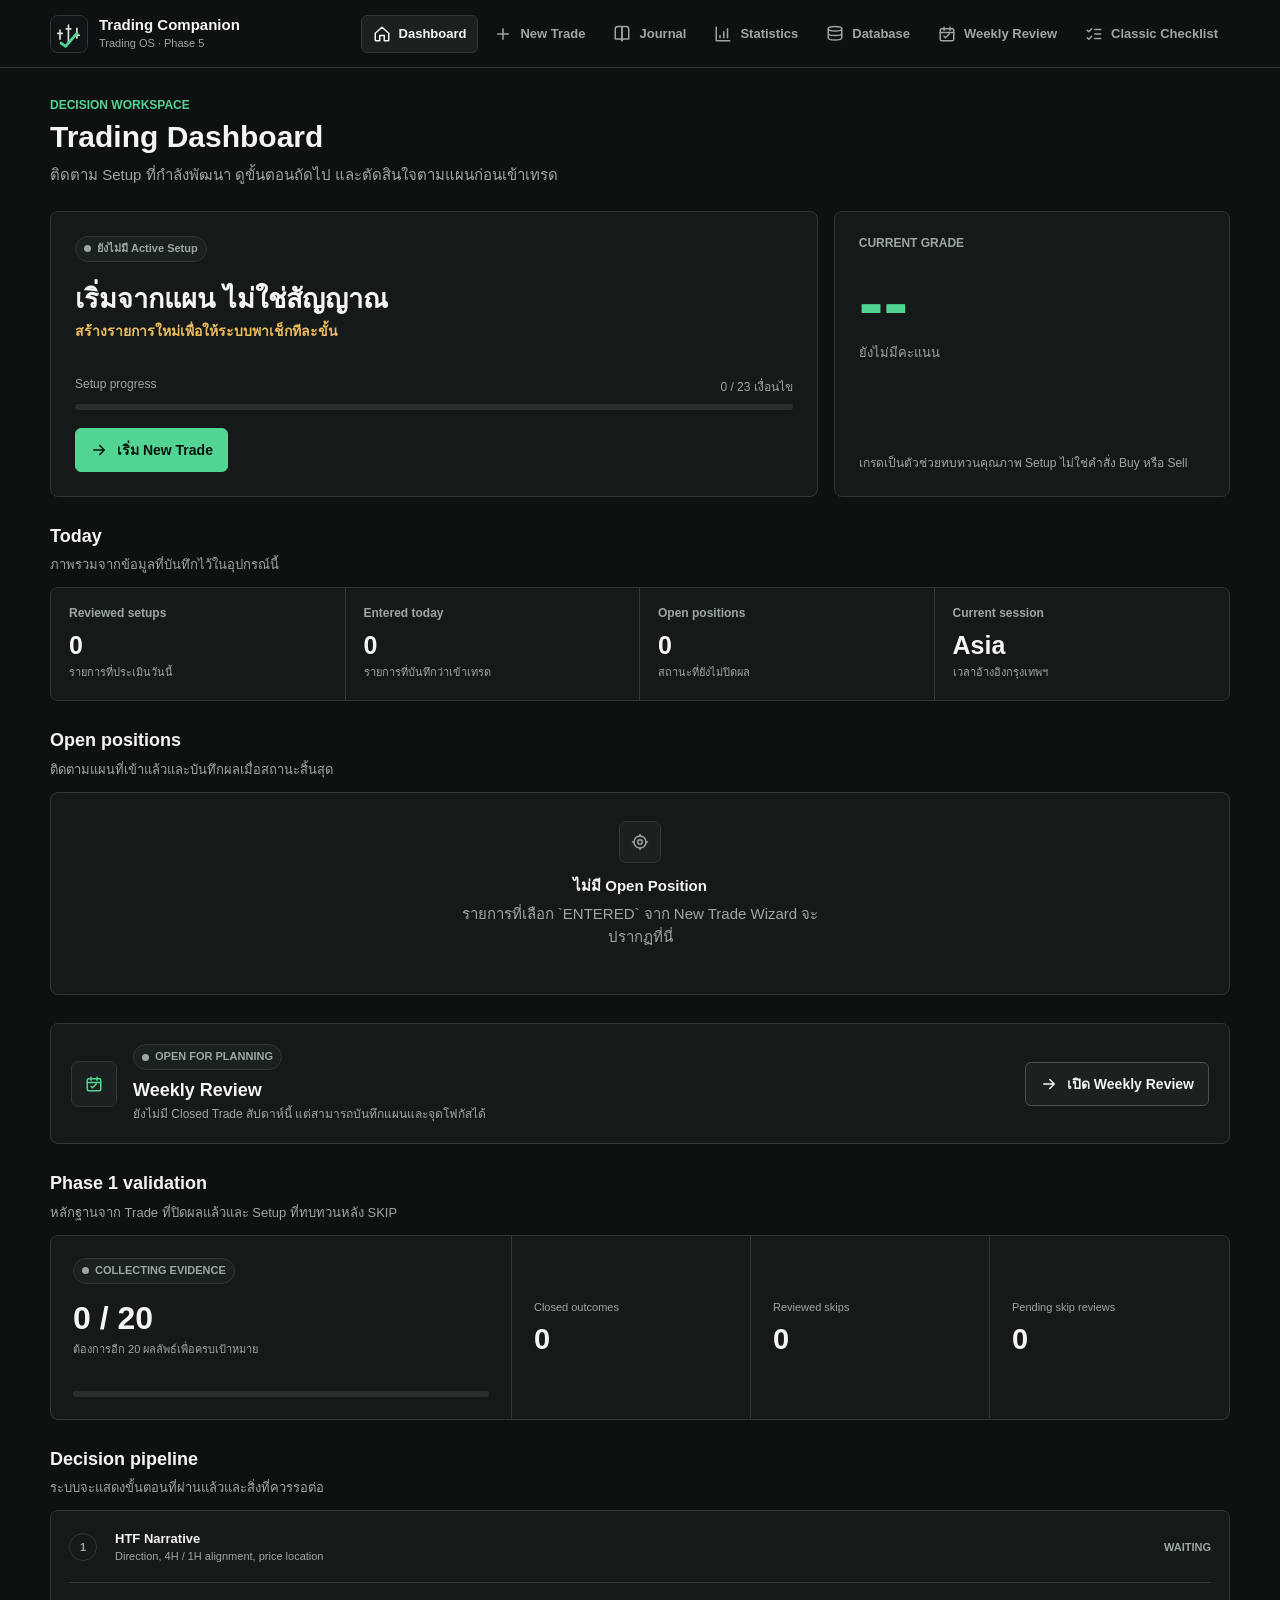
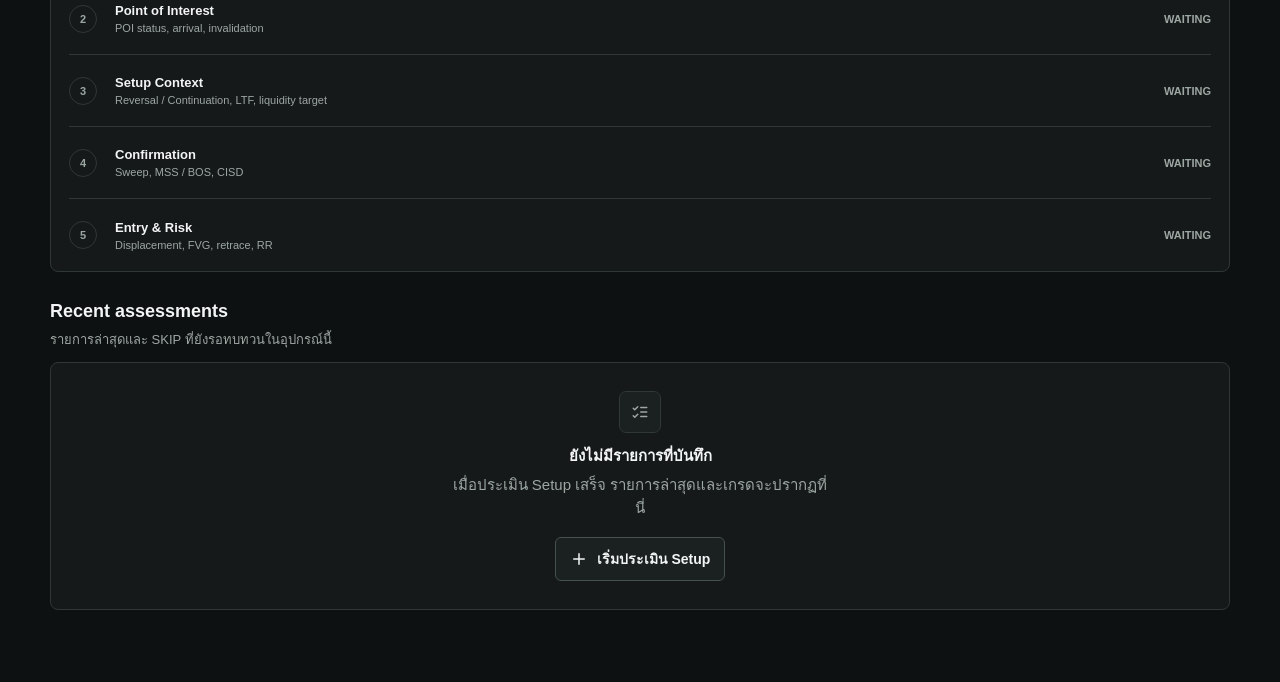
==== commit 8177f3d6: "feat: add weekly trading review" ====
--- a/index.html
+++ b/index.html
@@ -20,7 +20,7 @@
         <img src="assets/app-icon.svg" alt="">
         <span class="brand-copy">
           <span class="brand-name">Trading Companion</span>
-          <span class="brand-phase">Trading OS · Phase 4</span>
+          <span class="brand-phase">Trading OS · Phase 5</span>
         </span>
       </a>
 
@@ -44,6 +44,10 @@
         <a class="nav-link" href="database.html">
           <svg class="icon" aria-hidden="true"><use href="./assets/icons.svg#icon-database"></use></svg>
           Database
+        </a>
+        <a class="nav-link" href="weekly.html">
+          <svg class="icon" aria-hidden="true"><use href="./assets/icons.svg#icon-calendar-check"></use></svg>
+          Weekly Review
         </a>
         <a class="nav-link nav-secondary" href="checklist.html">
           <svg class="icon" aria-hidden="true"><use href="./assets/icons.svg#icon-list-checks"></use></svg>
@@ -154,6 +158,26 @@
       </div>
     </section>
 
+    <section class="section" aria-labelledby="weeklyPromptHeading">
+      <article class="panel review-prompt">
+        <div class="review-prompt-icon">
+          <svg class="icon" aria-hidden="true"><use href="./assets/icons.svg#icon-calendar-check"></use></svg>
+        </div>
+        <div class="review-prompt-copy">
+          <span class="status-pill" id="weeklyPromptState" data-state="waiting">
+            <span class="status-dot"></span>
+            <span class="pill-copy">OPEN FOR PLANNING</span>
+          </span>
+          <h2 id="weeklyPromptHeading">Weekly Review</h2>
+          <p id="weeklyPromptMessage">สรุปผลจาก Journal และกำหนดจุดโฟกัสสำหรับสัปดาห์ถัดไป</p>
+        </div>
+        <a class="button" id="weeklyPromptAction" href="weekly.html">
+          <svg class="icon" aria-hidden="true"><use href="./assets/icons.svg#icon-arrow-right"></use></svg>
+          <span>เปิด Weekly Review</span>
+        </a>
+      </article>
+    </section>
+
     <section class="section" aria-labelledby="validationHeading">
       <div class="section-heading">
         <div>
@@ -269,10 +293,26 @@
       <svg class="icon" aria-hidden="true"><use href="./assets/icons.svg#icon-chart"></use></svg>
       Statistics
     </a>
-    <a class="nav-link" href="database.html">
-      <svg class="icon" aria-hidden="true"><use href="./assets/icons.svg#icon-database"></use></svg>
-      Database
-    </a>
+    <details class="mobile-more">
+      <summary class="nav-link">
+        <svg class="icon" aria-hidden="true"><use href="./assets/icons.svg#icon-more"></use></svg>
+        More
+      </summary>
+      <div class="mobile-more-menu">
+        <a class="nav-link" href="database.html">
+          <svg class="icon" aria-hidden="true"><use href="./assets/icons.svg#icon-database"></use></svg>
+          Database
+        </a>
+        <a class="nav-link" href="weekly.html">
+          <svg class="icon" aria-hidden="true"><use href="./assets/icons.svg#icon-calendar-check"></use></svg>
+          Weekly Review
+        </a>
+        <a class="nav-link" href="checklist.html">
+          <svg class="icon" aria-hidden="true"><use href="./assets/icons.svg#icon-list-checks"></use></svg>
+          Classic Checklist
+        </a>
+      </div>
+    </details>
   </nav>
 
   <script src="js/storage.js"></script>
--- a/css/style.css
+++ b/css/style.css
@@ -407,6 +407,42 @@
   display: none;
 }
 
+.mobile-more {
+  position: relative;
+  min-width: 0;
+}
+
+.mobile-more summary {
+  list-style: none;
+  cursor: pointer;
+}
+
+.mobile-more summary::-webkit-details-marker {
+  display: none;
+}
+
+.mobile-more-menu {
+  position: absolute;
+  right: 0;
+  bottom: calc(100% + 14px);
+  width: min(230px, calc(100vw - 24px));
+  padding: 6px;
+  border: 1px solid var(--line-strong);
+  border-radius: 8px;
+  background: var(--surface-raised);
+  box-shadow: 0 18px 44px rgba(0, 0, 0, 0.38);
+}
+
+.mobile-more-menu .nav-link {
+  width: 100%;
+  min-height: 44px;
+  padding: 10px;
+  flex-direction: row;
+  justify-content: flex-start;
+  gap: 9px;
+  font-size: 12px;
+}
+
 .sr-only {
   position: absolute;
   width: 1px;
@@ -431,7 +467,7 @@
   }
 }
 
-@media (max-width: 720px) {
+@media (max-width: 840px) {
   :root {
     --header-height: 60px;
   }
@@ -501,6 +537,17 @@
     font-size: 10px;
     white-space: nowrap;
   }
+
+  .mobile-more > summary.nav-link {
+    width: 100%;
+  }
+
+  .mobile-more[open] > summary.nav-link,
+  .mobile-more > summary.nav-link[aria-current="page"] {
+    border-color: var(--line);
+    background: var(--surface-raised);
+    color: var(--text);
+  }
 }
 
 @media (prefers-reduced-motion: reduce) {
--- a/css/dashboard.css
+++ b/css/dashboard.css
@@ -259,6 +259,41 @@
   line-height: 1.4;
 }
 
+.review-prompt {
+  min-height: 116px;
+  padding: 20px;
+  display: grid;
+  grid-template-columns: 46px minmax(0, 1fr) auto;
+  align-items: center;
+  gap: 16px;
+}
+
+.review-prompt-icon {
+  width: 46px;
+  height: 46px;
+  border: 1px solid var(--line);
+  border-radius: 7px;
+  background: var(--surface-raised);
+  color: var(--green);
+  display: grid;
+  place-items: center;
+}
+
+.review-prompt-copy {
+  min-width: 0;
+}
+
+.review-prompt-copy h2 {
+  margin: 9px 0 3px;
+}
+
+.review-prompt-copy p {
+  margin: 0;
+  color: var(--muted);
+  font-size: 12px;
+  line-height: 1.5;
+}
+
 .validation-panel {
   display: grid;
   grid-template-columns: minmax(280px, 0.9fr) minmax(0, 1.4fr);
@@ -526,6 +561,20 @@
 }
 
 @media (max-width: 600px) {
+  .review-prompt {
+    grid-template-columns: 42px minmax(0, 1fr);
+  }
+
+  .review-prompt-icon {
+    width: 42px;
+    height: 42px;
+  }
+
+  .review-prompt > .button {
+    grid-column: 1 / -1;
+    width: 100%;
+  }
+
   .decision-panel,
   .grade-panel {
     min-height: 0;
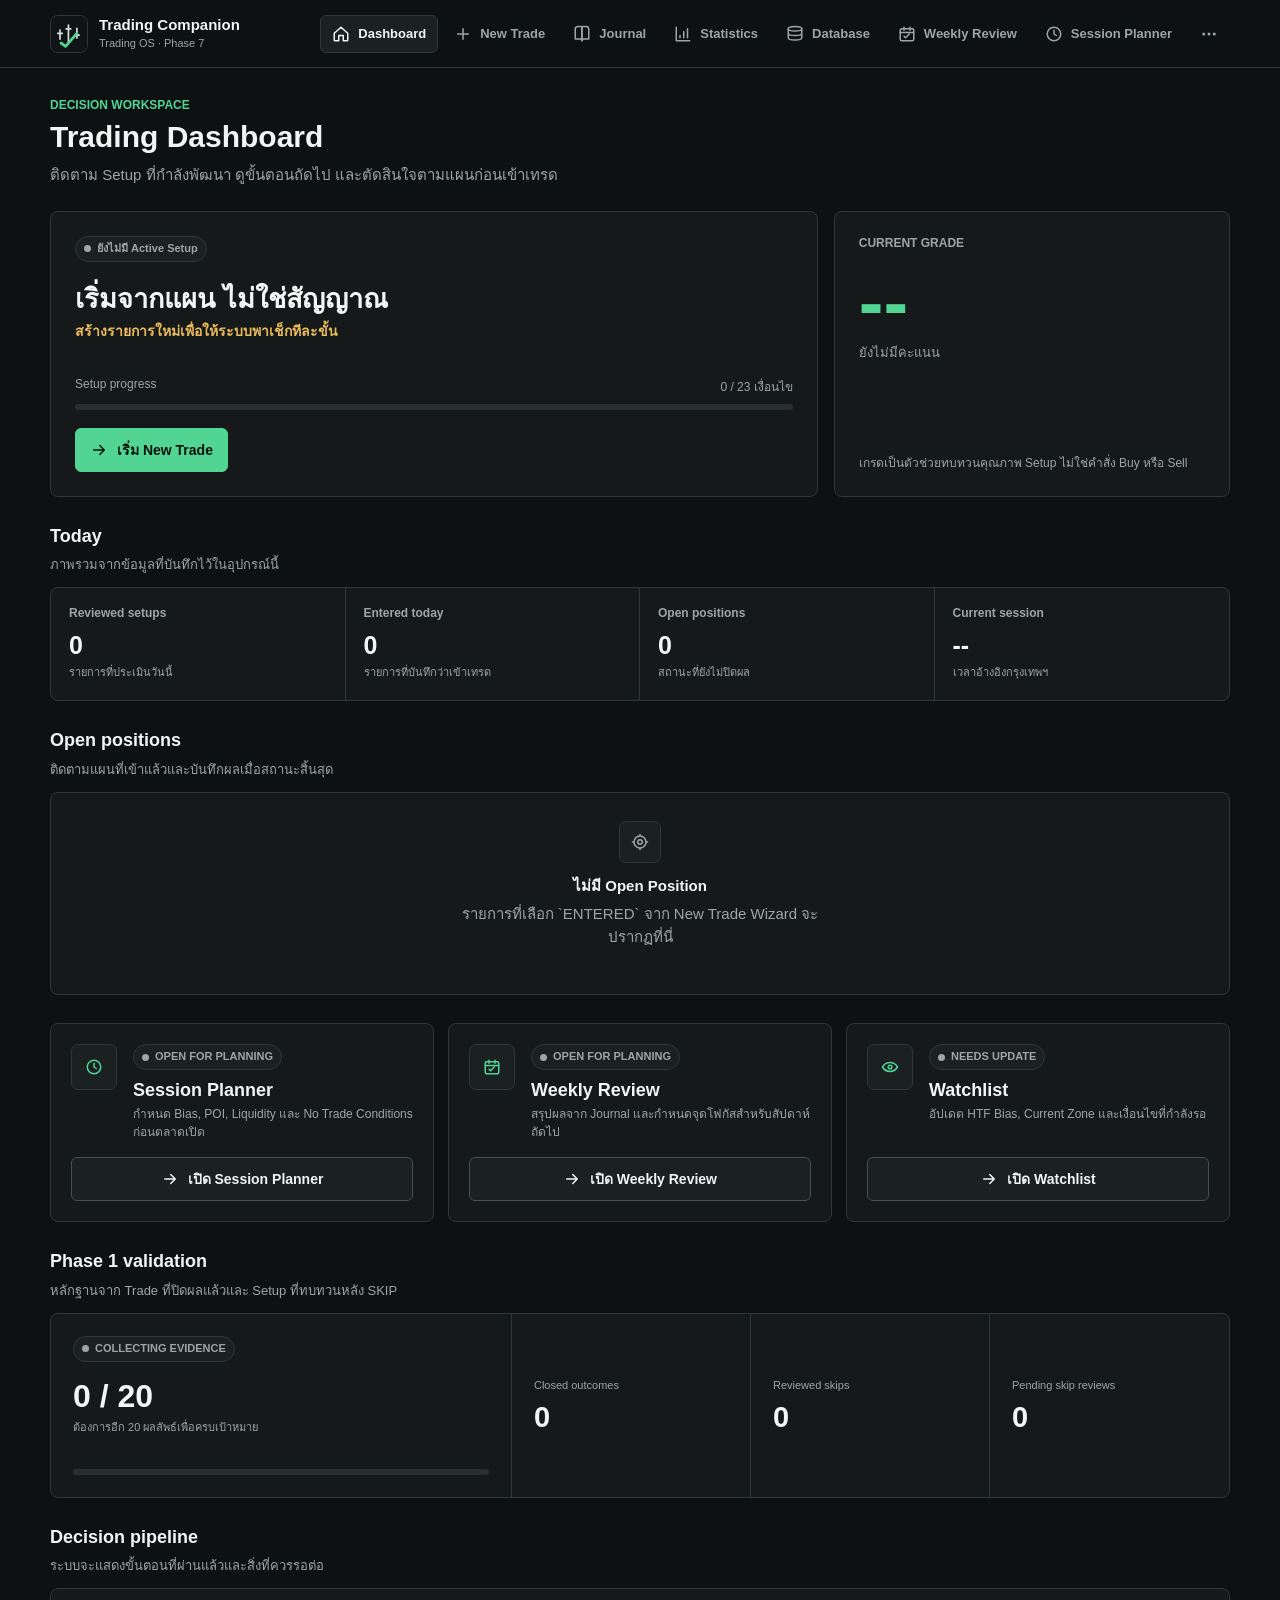
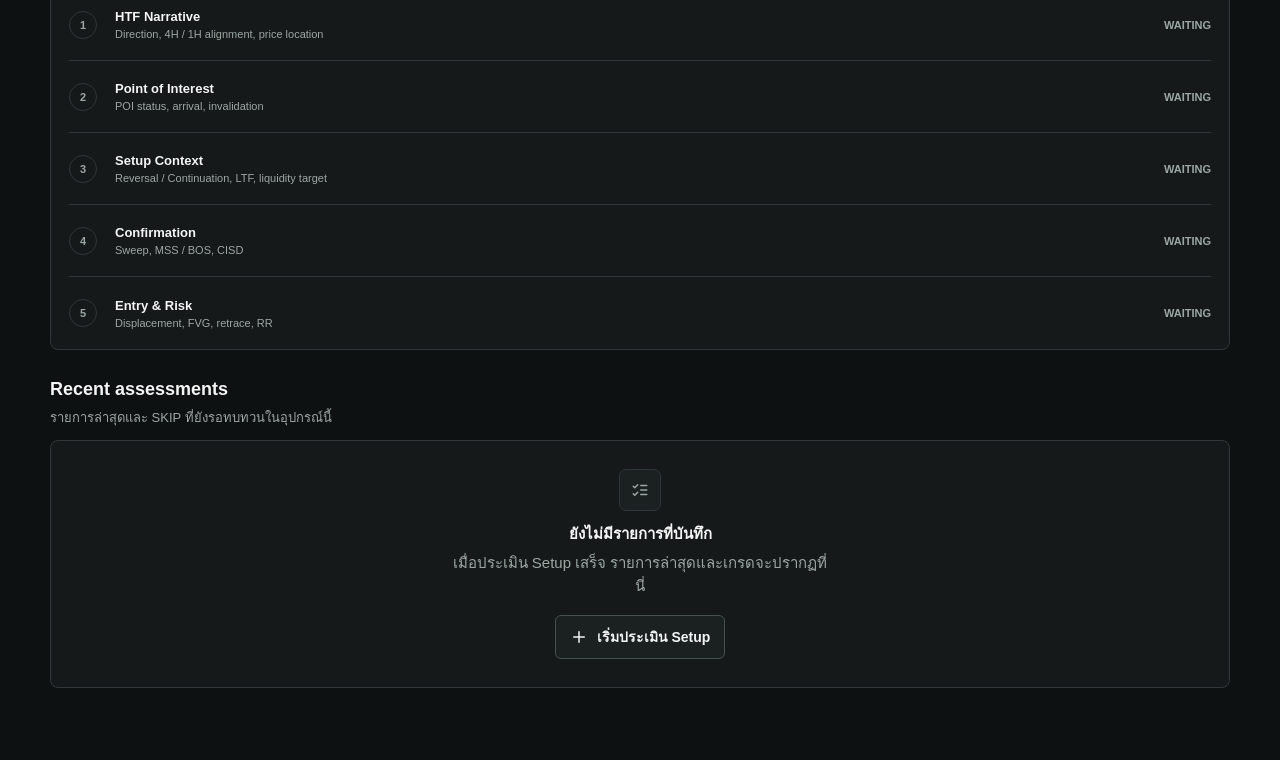
==== commit 6e1dc1df: "feat: add context watchlist" ====
--- a/index.html
+++ b/index.html
@@ -20,7 +20,7 @@
         <img src="assets/app-icon.svg" alt="">
         <span class="brand-copy">
           <span class="brand-name">Trading Companion</span>
-          <span class="brand-phase">Trading OS · Phase 5</span>
+          <span class="brand-phase">Trading OS · Phase 7</span>
         </span>
       </a>
 
@@ -49,10 +49,26 @@
           <svg class="icon" aria-hidden="true"><use href="./assets/icons.svg#icon-calendar-check"></use></svg>
           Weekly Review
         </a>
-        <a class="nav-link nav-secondary" href="checklist.html">
-          <svg class="icon" aria-hidden="true"><use href="./assets/icons.svg#icon-list-checks"></use></svg>
-          Classic Checklist
-        </a>
+        <a class="nav-link" href="planner.html">
+          <svg class="icon" aria-hidden="true"><use href="./assets/icons.svg#icon-clock"></use></svg>
+          Session Planner
+        </a>
+        <details class="topnav-more">
+          <summary class="nav-link" title="More tools">
+            <svg class="icon" aria-hidden="true"><use href="./assets/icons.svg#icon-more"></use></svg>
+            <span class="sr-only">More tools</span>
+          </summary>
+          <div class="topnav-more-menu">
+            <a class="nav-link" href="watchlist.html">
+              <svg class="icon" aria-hidden="true"><use href="./assets/icons.svg#icon-eye"></use></svg>
+              Watchlist
+            </a>
+            <a class="nav-link" href="checklist.html">
+              <svg class="icon" aria-hidden="true"><use href="./assets/icons.svg#icon-list-checks"></use></svg>
+              Classic Checklist
+            </a>
+          </div>
+        </details>
       </nav>
     </div>
   </header>
@@ -158,24 +174,62 @@
       </div>
     </section>
 
-    <section class="section" aria-labelledby="weeklyPromptHeading">
-      <article class="panel review-prompt">
-        <div class="review-prompt-icon">
-          <svg class="icon" aria-hidden="true"><use href="./assets/icons.svg#icon-calendar-check"></use></svg>
-        </div>
-        <div class="review-prompt-copy">
-          <span class="status-pill" id="weeklyPromptState" data-state="waiting">
-            <span class="status-dot"></span>
-            <span class="pill-copy">OPEN FOR PLANNING</span>
-          </span>
-          <h2 id="weeklyPromptHeading">Weekly Review</h2>
-          <p id="weeklyPromptMessage">สรุปผลจาก Journal และกำหนดจุดโฟกัสสำหรับสัปดาห์ถัดไป</p>
-        </div>
-        <a class="button" id="weeklyPromptAction" href="weekly.html">
-          <svg class="icon" aria-hidden="true"><use href="./assets/icons.svg#icon-arrow-right"></use></svg>
-          <span>เปิด Weekly Review</span>
-        </a>
-      </article>
+    <section class="section" aria-label="Planning and review reminders">
+      <div class="dashboard-prompt-grid">
+        <article class="panel review-prompt">
+          <div class="review-prompt-icon">
+            <svg class="icon" aria-hidden="true"><use href="./assets/icons.svg#icon-clock"></use></svg>
+          </div>
+          <div class="review-prompt-copy">
+            <span class="status-pill" id="plannerPromptState" data-state="waiting">
+              <span class="status-dot"></span>
+              <span class="pill-copy">OPEN FOR PLANNING</span>
+            </span>
+            <h2 id="plannerPromptHeading">Session Planner</h2>
+            <p id="plannerPromptMessage">กำหนด Bias, POI, Liquidity และ No Trade Conditions ก่อนตลาดเปิด</p>
+          </div>
+          <a class="button" id="plannerPromptAction" href="planner.html">
+            <svg class="icon" aria-hidden="true"><use href="./assets/icons.svg#icon-arrow-right"></use></svg>
+            <span>เปิด Session Planner</span>
+          </a>
+        </article>
+
+        <article class="panel review-prompt">
+          <div class="review-prompt-icon">
+            <svg class="icon" aria-hidden="true"><use href="./assets/icons.svg#icon-calendar-check"></use></svg>
+          </div>
+          <div class="review-prompt-copy">
+            <span class="status-pill" id="weeklyPromptState" data-state="waiting">
+              <span class="status-dot"></span>
+              <span class="pill-copy">OPEN FOR PLANNING</span>
+            </span>
+            <h2 id="weeklyPromptHeading">Weekly Review</h2>
+            <p id="weeklyPromptMessage">สรุปผลจาก Journal และกำหนดจุดโฟกัสสำหรับสัปดาห์ถัดไป</p>
+          </div>
+          <a class="button" id="weeklyPromptAction" href="weekly.html">
+            <svg class="icon" aria-hidden="true"><use href="./assets/icons.svg#icon-arrow-right"></use></svg>
+            <span>เปิด Weekly Review</span>
+          </a>
+        </article>
+
+        <article class="panel review-prompt">
+          <div class="review-prompt-icon">
+            <svg class="icon" aria-hidden="true"><use href="./assets/icons.svg#icon-eye"></use></svg>
+          </div>
+          <div class="review-prompt-copy">
+            <span class="status-pill" id="watchlistPromptState" data-state="waiting">
+              <span class="status-dot"></span>
+              <span class="pill-copy">NEEDS UPDATE</span>
+            </span>
+            <h2 id="watchlistPromptHeading">Watchlist</h2>
+            <p id="watchlistPromptMessage">อัปเดต HTF Bias, Current Zone และเงื่อนไขที่กำลังรอ</p>
+          </div>
+          <a class="button" id="watchlistPromptAction" href="watchlist.html">
+            <svg class="icon" aria-hidden="true"><use href="./assets/icons.svg#icon-arrow-right"></use></svg>
+            <span>เปิด Watchlist</span>
+          </a>
+        </article>
+      </div>
     </section>
 
     <section class="section" aria-labelledby="validationHeading">
@@ -307,6 +361,14 @@
           <svg class="icon" aria-hidden="true"><use href="./assets/icons.svg#icon-calendar-check"></use></svg>
           Weekly Review
         </a>
+        <a class="nav-link" href="planner.html">
+          <svg class="icon" aria-hidden="true"><use href="./assets/icons.svg#icon-clock"></use></svg>
+          Session Planner
+        </a>
+        <a class="nav-link" href="watchlist.html">
+          <svg class="icon" aria-hidden="true"><use href="./assets/icons.svg#icon-eye"></use></svg>
+          Watchlist
+        </a>
         <a class="nav-link" href="checklist.html">
           <svg class="icon" aria-hidden="true"><use href="./assets/icons.svg#icon-list-checks"></use></svg>
           Classic Checklist
@@ -315,9 +377,11 @@
     </details>
   </nav>
 
-  <script src="js/storage.js"></script>
+  <script src="js/storage.js?v=0.7.0"></script>
   <script src="js/logic.js"></script>
   <script src="js/app.js"></script>
+  <script src="js/planner.js"></script>
+  <script src="js/watchlist.js"></script>
   <script src="js/dashboard.js"></script>
 </body>
 </html>
--- a/css/dashboard.css
+++ b/css/dashboard.css
@@ -259,12 +259,19 @@
   line-height: 1.4;
 }
 
+.dashboard-prompt-grid {
+  display: grid;
+  grid-template-columns: repeat(3, minmax(0, 1fr));
+  gap: 14px;
+}
+
 .review-prompt {
-  min-height: 116px;
+  min-width: 0;
+  min-height: 174px;
   padding: 20px;
   display: grid;
-  grid-template-columns: 46px minmax(0, 1fr) auto;
-  align-items: center;
+  grid-template-columns: 46px minmax(0, 1fr);
+  align-items: start;
   gap: 16px;
 }
 
@@ -294,6 +301,12 @@
   line-height: 1.5;
 }
 
+.review-prompt > .button {
+  grid-column: 1 / -1;
+  align-self: end;
+  width: 100%;
+}
+
 .validation-panel {
   display: grid;
   grid-template-columns: minmax(280px, 0.9fr) minmax(0, 1.4fr);
@@ -512,6 +525,12 @@
   font-size: 10px;
 }
 
+@media (max-width: 1100px) {
+  .dashboard-prompt-grid {
+    grid-template-columns: repeat(2, minmax(0, 1fr));
+  }
+}
+
 @media (max-width: 840px) {
   .dashboard-grid {
     grid-template-columns: 1fr;
@@ -550,6 +569,10 @@
     text-align: left;
   }
 
+  .dashboard-prompt-grid {
+    grid-template-columns: 1fr;
+  }
+
   .validation-panel {
     grid-template-columns: 1fr;
   }
@@ -561,18 +584,9 @@
 }
 
 @media (max-width: 600px) {
-  .review-prompt {
-    grid-template-columns: 42px minmax(0, 1fr);
-  }
-
   .review-prompt-icon {
     width: 42px;
     height: 42px;
-  }
-
-  .review-prompt > .button {
-    grid-column: 1 / -1;
-    width: 100%;
   }
 
   .decision-panel,
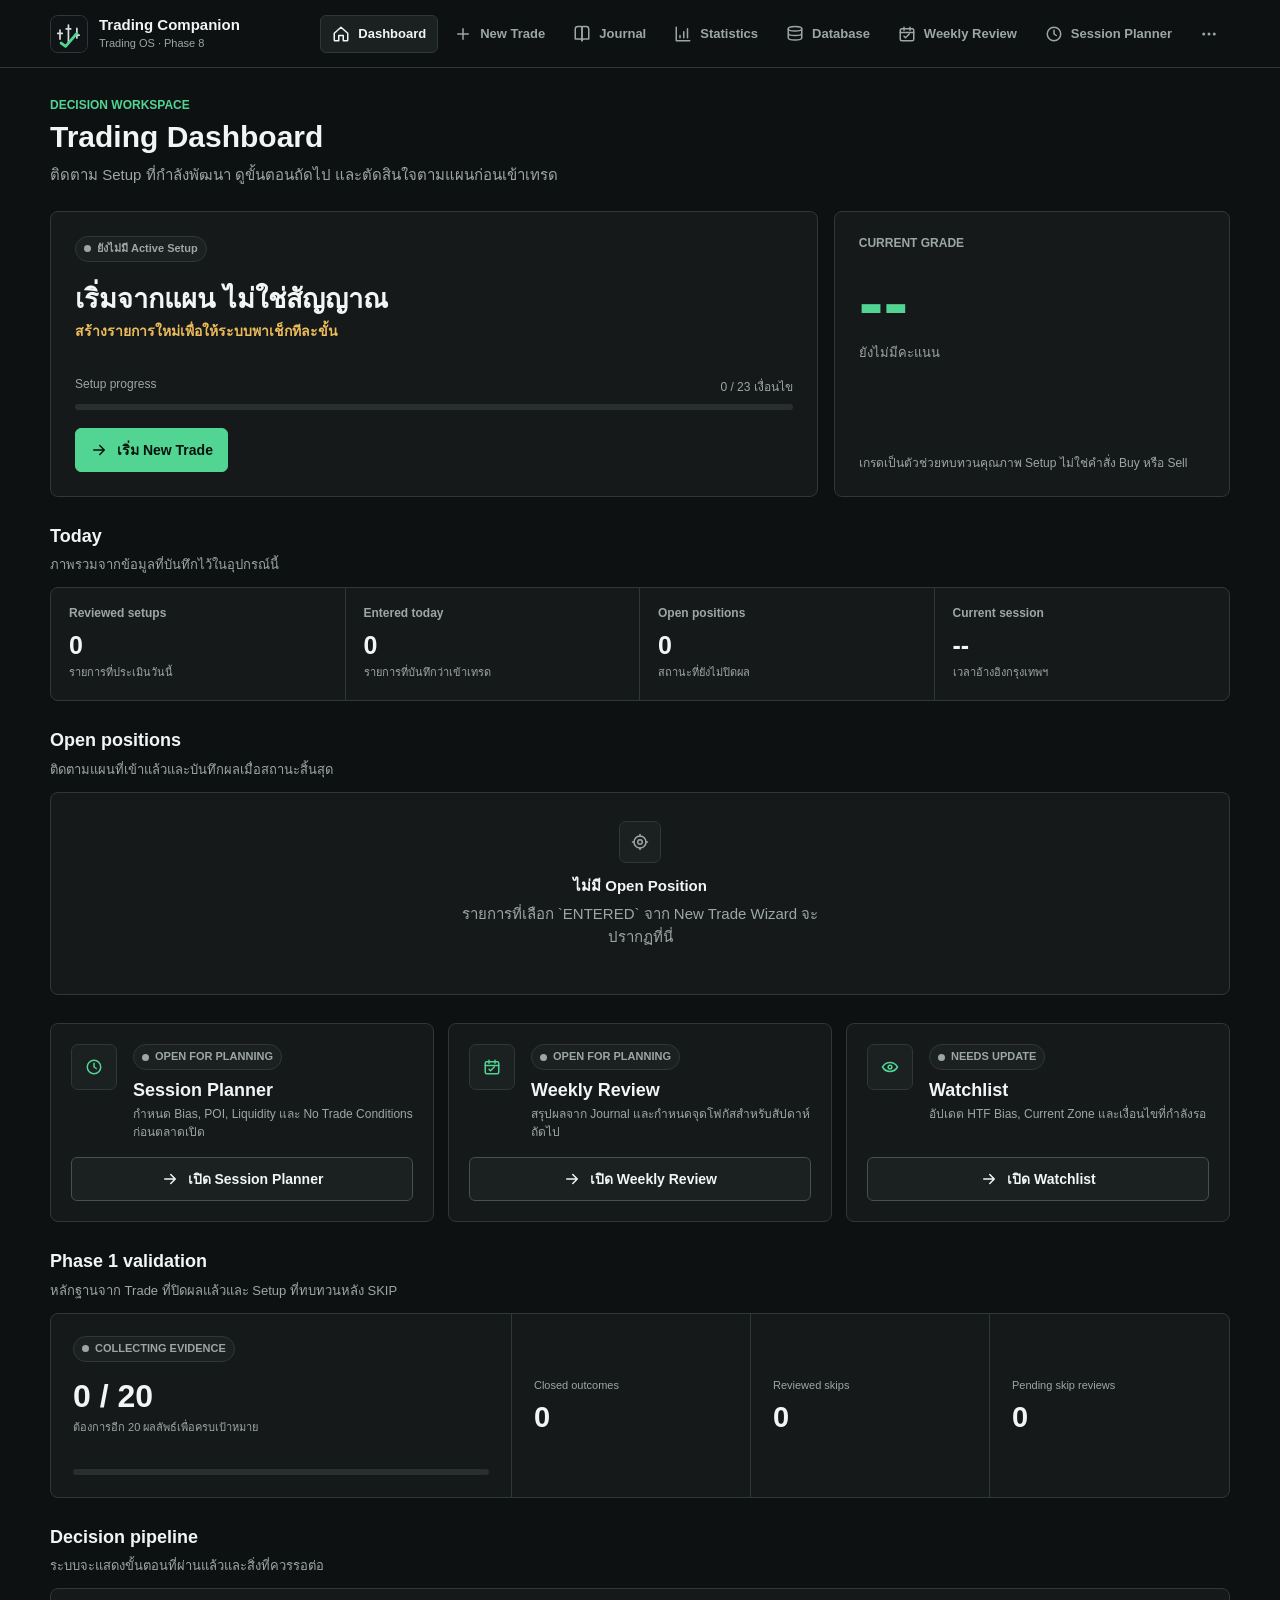
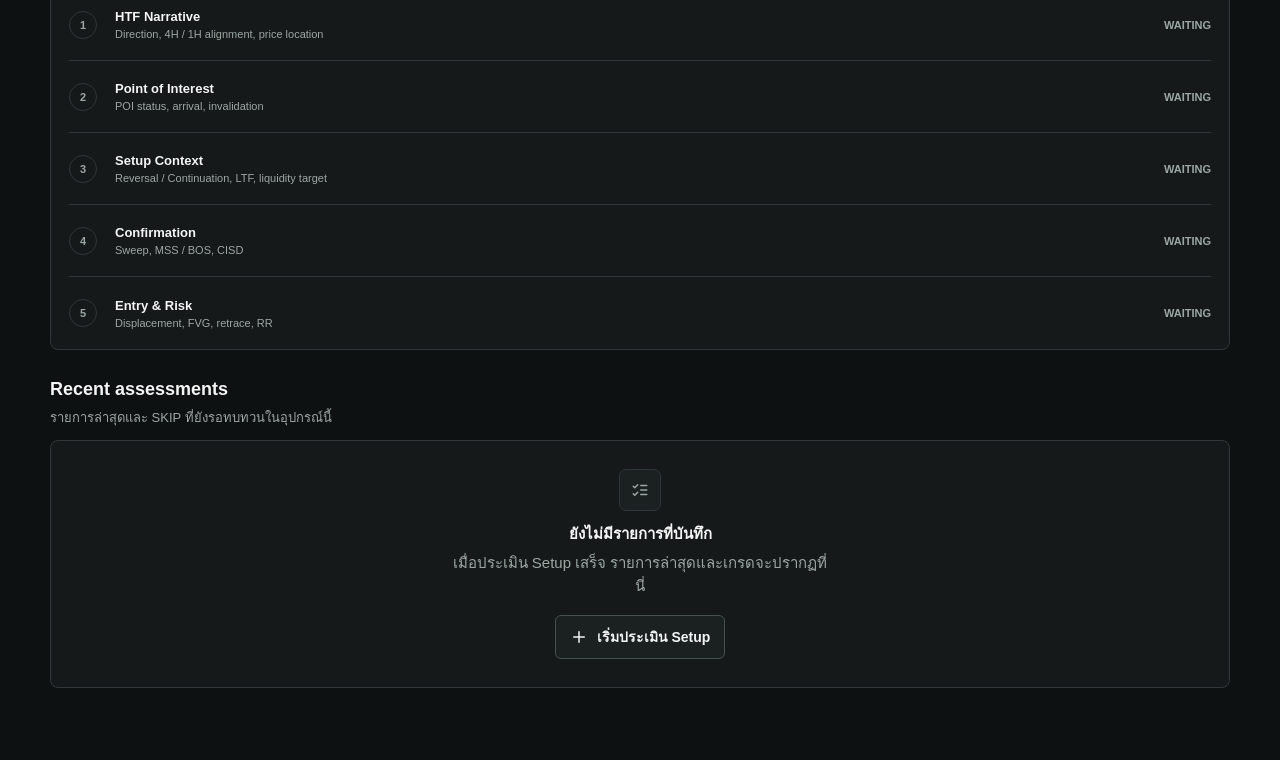
==== commit 4a64f68a: "feat: add assessment deletion" ====
--- a/index.html
+++ b/index.html
@@ -11,7 +11,7 @@
   <link rel="manifest" href="manifest.json">
   <link rel="icon" href="assets/app-icon.svg" type="image/svg+xml">
   <link rel="stylesheet" href="css/style.css">
-  <link rel="stylesheet" href="css/dashboard.css">
+  <link rel="stylesheet" href="css/dashboard.css?v=0.8.3">
 </head>
 <body>
   <header class="topbar">
@@ -20,7 +20,7 @@
         <img src="assets/app-icon.svg" alt="">
         <span class="brand-copy">
           <span class="brand-name">Trading Companion</span>
-          <span class="brand-phase">Trading OS · Phase 7</span>
+          <span class="brand-phase">Trading OS · Phase 8</span>
         </span>
       </a>
 
@@ -62,6 +62,10 @@
             <a class="nav-link" href="watchlist.html">
               <svg class="icon" aria-hidden="true"><use href="./assets/icons.svg#icon-eye"></use></svg>
               Watchlist
+            </a>
+            <a class="nav-link" href="tools.html">
+              <svg class="icon" aria-hidden="true"><use href="./assets/icons.svg#icon-calculator"></use></svg>
+              Advanced Tools
             </a>
             <a class="nav-link" href="checklist.html">
               <svg class="icon" aria-hidden="true"><use href="./assets/icons.svg#icon-list-checks"></use></svg>
@@ -369,6 +373,10 @@
           <svg class="icon" aria-hidden="true"><use href="./assets/icons.svg#icon-eye"></use></svg>
           Watchlist
         </a>
+        <a class="nav-link" href="tools.html">
+          <svg class="icon" aria-hidden="true"><use href="./assets/icons.svg#icon-calculator"></use></svg>
+          Advanced Tools
+        </a>
         <a class="nav-link" href="checklist.html">
           <svg class="icon" aria-hidden="true"><use href="./assets/icons.svg#icon-list-checks"></use></svg>
           Classic Checklist
@@ -377,11 +385,11 @@
     </details>
   </nav>
 
-  <script src="js/storage.js?v=0.7.0"></script>
+  <script src="js/storage.js?v=0.8.3"></script>
   <script src="js/logic.js"></script>
   <script src="js/app.js"></script>
   <script src="js/planner.js"></script>
   <script src="js/watchlist.js"></script>
-  <script src="js/dashboard.js"></script>
+  <script src="js/dashboard.js?v=0.8.3"></script>
 </body>
 </html>
--- a/css/dashboard.css
+++ b/css/dashboard.css
@@ -525,6 +525,26 @@
   font-size: 10px;
 }
 
+.history-actions {
+  display: flex;
+  align-items: center;
+  gap: 12px;
+}
+
+.history-delete {
+  width: 42px;
+  min-width: 42px;
+  height: 42px;
+  padding: 10px;
+  color: var(--red);
+}
+
+.history-delete:hover {
+  border-color: rgba(255, 116, 116, 0.42);
+  background: var(--red-soft);
+  color: var(--red);
+}
+
 @media (max-width: 1100px) {
   .dashboard-prompt-grid {
     grid-template-columns: repeat(2, minmax(0, 1fr));
@@ -688,6 +708,11 @@
     text-align: left;
   }
 
+  .history-actions {
+    width: 100%;
+    justify-content: space-between;
+  }
+
   .skip-review-control {
     width: 100%;
   }
